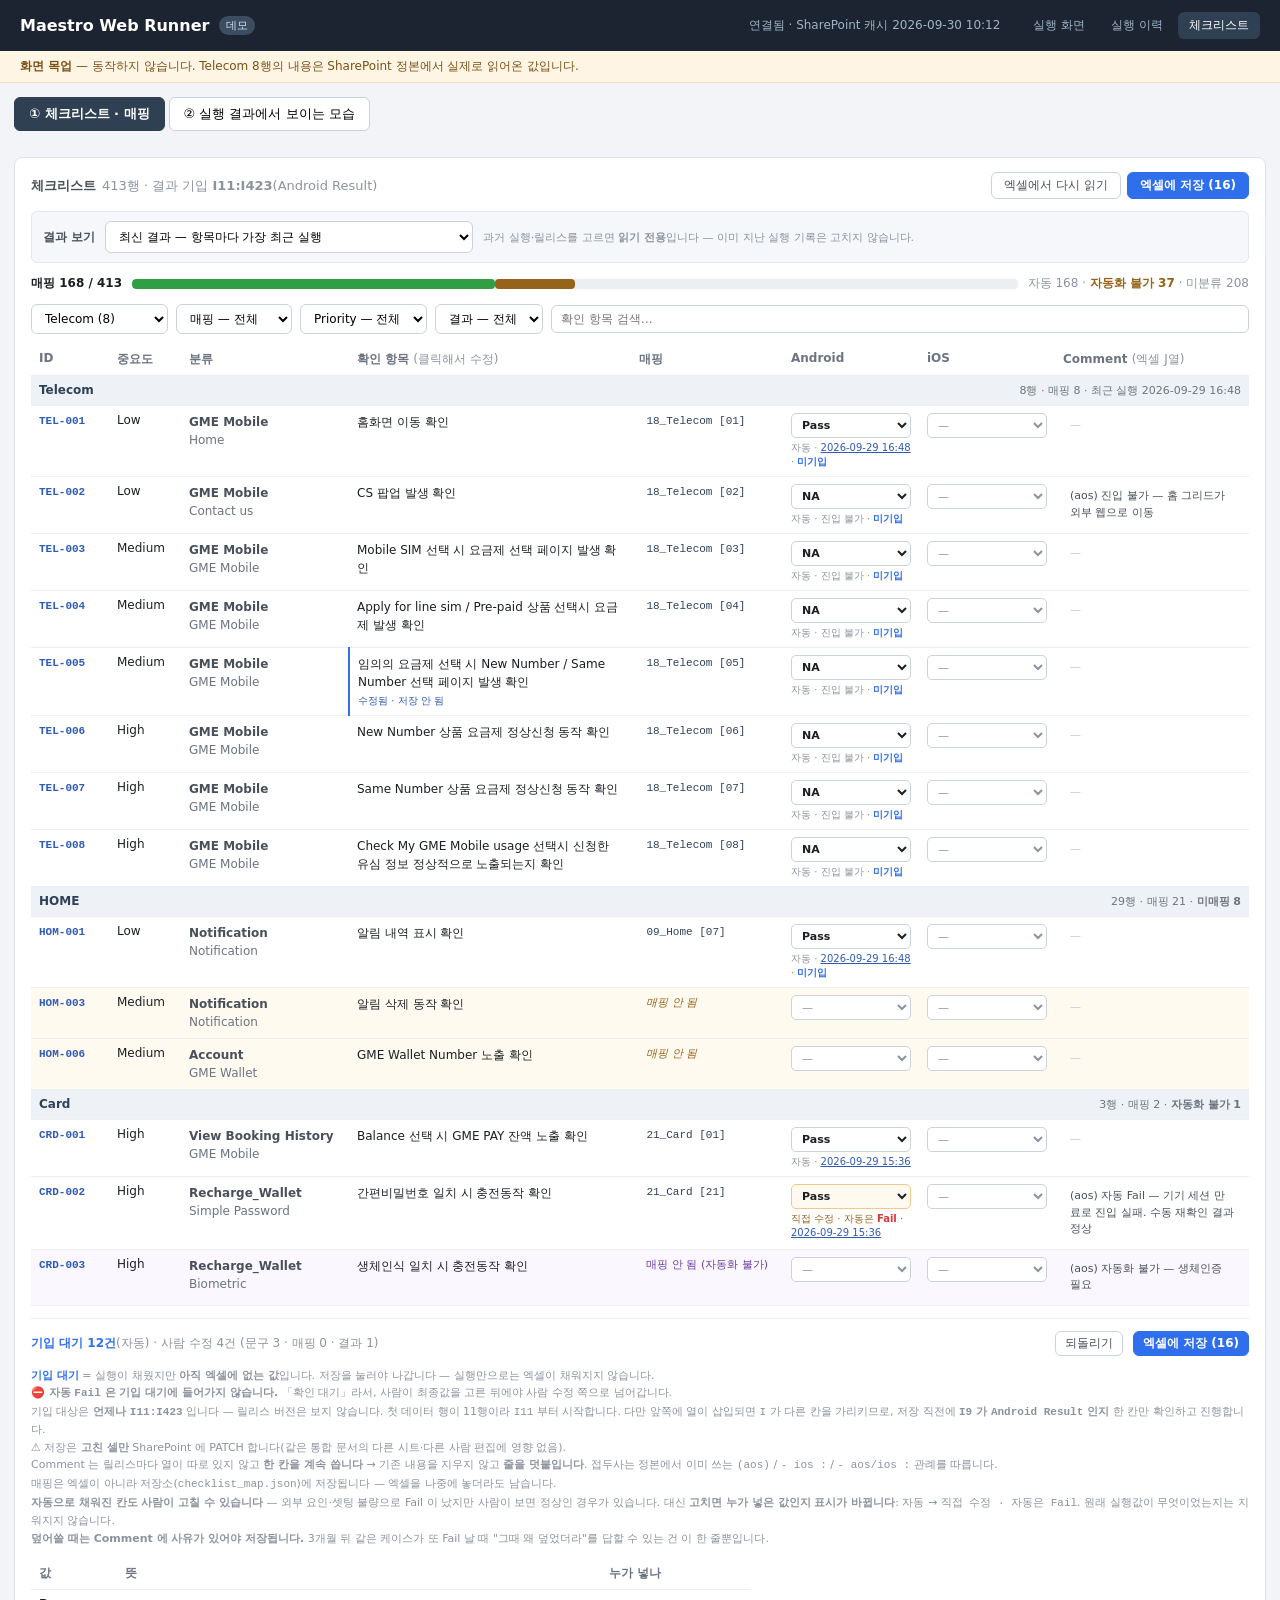
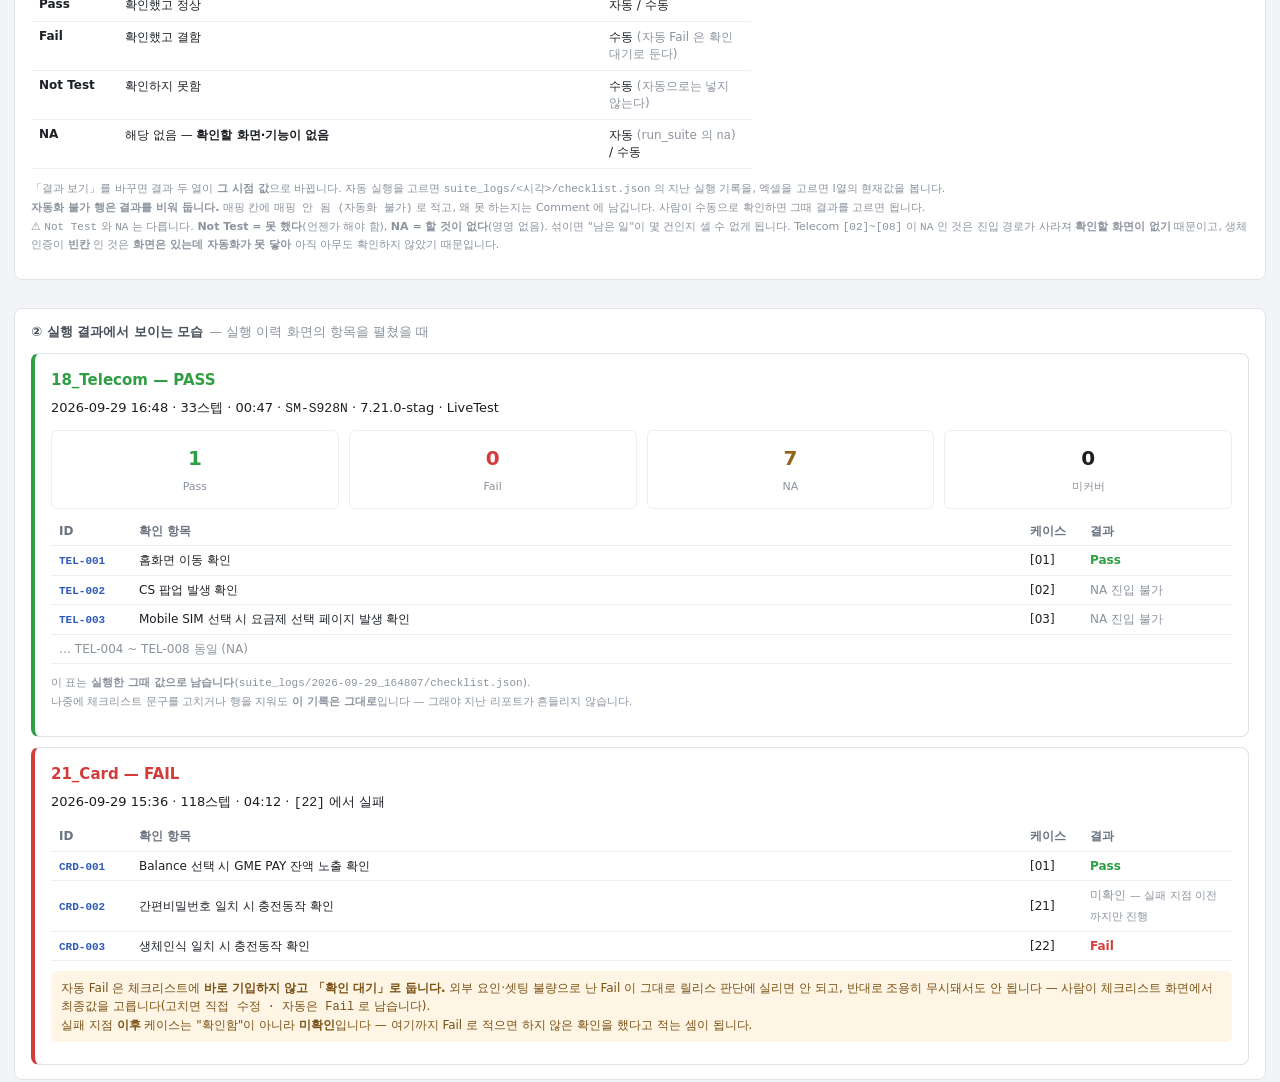
==== web-runner/static/checklist.mock.html @ 1f4f929b "docs: 자동화 불가 행 표기·결과 확정 - 매핑 칸에 "매핑 안 됨 (자동화 불가)" 로 적는다. 「매핑 안 됨」의 한 갈래로   보이게 두고, 왜 못 하는지는 Comment " ====
<!DOCTYPE html>
<html lang="ko">
<head>
  <meta charset="utf-8">
  <meta name="viewport" content="width=device-width, initial-scale=1">
  <title>체크리스트 — 화면 목업</title>
  <link rel="stylesheet" href="style.css">
  <style>
    /* 목업 전용. 확정되면 style.css 로 옮긴다. */
    main.wide { flex-direction: column; align-items: stretch; }

    .mockbar {
      background: #fff5e5; color: #7a5115; font-size: 12px;
      padding: 7px 20px; border-bottom: 1px solid #f0dfc0;
    }

    .tabs { display: flex; gap: 4px; margin-bottom: 12px; }
    .tabs button.on { background: #2f4053; border-color: #2f4053; color: #fff; font-weight: 600; }

    /* 매핑 진척 */
    .cov { display: flex; align-items: center; gap: 10px; font-size: 12px; }
    .cov .barwrap { flex: 1; margin: 0; height: 10px; }
    .cov .bar { background: #2f9e44; }
    .cov .bar.part { background: #96631a; }

    /* 결과 보기 — 지금 화면의 결과 칸이 '어느 실행 것'인지 정하는 단 하나의 셀렉트 */
    .basisrow {
      display: flex; align-items: center; gap: 10px; flex-wrap: wrap;
      padding: 9px 11px; margin-bottom: 12px;
      background: #f5f7fa; border: 1px solid #e3e8ee; border-radius: 6px;
    }
    .basisrow > label { font-size: 12px; color: #48505a; font-weight: 600; }
    .basisrow select { font-size: 12px; min-width: 330px; }
    .basisrow .muted { font-size: 11px; }

    .filters { display: flex; gap: 8px; flex-wrap: wrap; align-items: center; margin: 12px 0 10px; }
    .filters select, .filters input[type=search] {
      padding: 6px 9px; border: 1px solid #ccd2d9; border-radius: 6px;
      font-size: 12px; font-family: inherit; background: #fff;
    }
    .filters input[type=search] { flex: 1; min-width: 160px; }

    table.cl { width: 100%; border-collapse: collapse; }
    table.cl th, table.cl td {
      text-align: left; padding: 7px 8px; border-bottom: 1px solid #eceff2;
      font-size: 12px; vertical-align: top;
    }
    table.cl th { color: #6b7480; font-weight: 600; white-space: nowrap; }
    table.cl tr:hover td { background: #f7f9fc; }

    .c-id    { width: 78px; }
    .c-pri   { width: 72px; }
    .c-depth { width: 168px; }
    .c-map   { width: 150px; }
    .c-res   { width: 136px; }
    .c-cmt   { width: 194px; }

    .id { font-family: "Cascadia Mono", Consolas, monospace; font-size: 11px; color: #2f5bb7; font-weight: 600; }
    .depth { color: #6b7480; font-size: 11px; line-height: 1.5; }
    .depth b { color: #48505a; font-weight: 600; display: block; }

    .txt { line-height: 1.5; }
    .txt[contenteditable]:focus { outline: 2px solid #2f6feb; border-radius: 3px; background: #fff; }
    .edited { border-left: 2px solid #2f6feb; padding-left: 6px; }
    .edited::after {
      content: "수정됨 · 저장 안 됨"; display: block;
      font-size: 10px; color: #2f5bb7; margin-top: 2px;
    }

    /* 매핑은 한 줄 텍스트. 클릭하면 그 자리에서 고친다. */
    .map {
      font-family: "Cascadia Mono", Consolas, monospace; font-size: 11px;
      color: #2f4058; white-space: nowrap;
      padding: 3px 6px; border-radius: 4px; border: 1px solid transparent;
    }
    .map:hover { border-color: #ccd2d9; background: #fff; }
    .map:focus { outline: none; border-color: #2f6feb; background: #fff; }
    .map.none { color: #96631a; font-style: italic; font-family: inherit; }
    /* 저장할 때 -DumpJson 에 없는 이름이면 이렇게 표시한다 */
    .map.bad { color: #a02c2c; border-color: #e8b4b4; background: #fdeeee; }
    /* 자동화 불가 = 「매핑 안 됨」의 한 갈래. 사유는 Comment 에 적는다. */
    .map.none.manual { color: #6b3fa0; font-style: normal; }
    .unmapped td { background: #fffaf0; }

    /* 결과 수동 입력 — 엑셀에 실제로 쓰이는 값만 고를 수 있게 한다.
       (정본에 'pass' 소문자 5건과 확인 문구가 결과칸에 들어간 행이 섞여 있다) */
    .rsel {
      width: 100%; font-size: 11px; padding: 4px 6px;
      border: 1px solid #ccd2d9; border-radius: 5px; background: #fff;
      font-family: inherit; color: #8b939e;
    }
    .rsel.set { color: #1b1f24; font-weight: 600; }
    .rsel.over { border-color: #f0c98a; background: #fffaf0; }

    /* 출처 — 이 값이 실행에서 나온 건지 사람이 고친 건지. 셀렉트만 두면 이게 사라진다. */
    .prov { display: block; font-size: 10px; color: #8b939e; margin-top: 3px; line-height: 1.4; }
    .prov a { color: #2f5bb7; }
    .prov.over { color: #96631a; }
    /* 실행이 채웠지만 아직 엑셀에 안 나간 값 */
    .pend { color: #2f6feb; font-weight: 600; }
    .prov.over b { color: #d43c3c; }

    /* Comment — 엑셀 J열. 이미 "(aos)" / "- ios :" 접두사 관례가 쓰이고 있어 그대로 따른다. */
    .cmt {
      display: block; font-size: 11px; line-height: 1.5; color: #48505a;
      padding: 3px 6px; border-radius: 4px; border: 1px solid transparent; min-height: 22px;
    }
    .cmt:hover { border-color: #ccd2d9; background: #fff; }
    .cmt:focus { outline: none; border-color: #2f6feb; background: #fff; }
    .cmt:empty::before { content: "—"; color: #c3c9d1; }
    /* 자동값을 덮었는데 사유가 비어 있으면 저장을 막는다 */
    .cmt.need { border-color: #e8b4b4; background: #fdeeee; }
    .cmt.need:empty::before { content: "덮어쓴 사유를 적어야 저장됩니다"; color: #a02c2c; }
    .rsel:focus { outline: none; border-color: #2f6feb; }
    .manualrow td { background: #faf7ff; }
    .manualrow:hover td { background: #f4eeff; }
    .unmapped:hover td { background: #fff5e5; }

    .res { display: block; font-weight: 600; }
    .res .when { display: block; font-weight: normal; color: #8b939e; font-size: 10px; margin-top: 1px; }
    .res a { color: #2f5bb7; }
    .na { color: #8b939e; }

    .badge {
      display: inline-block; font-size: 10px; padding: 1px 6px; border-radius: 8px;
    }
    .badge.auto   { background: #eef4ff; color: #2f5bb7; }
    .badge.manual { background: #eceff2; color: #6b7480; }
    .badge.na     { background: #eceff2; color: #8b939e; }

    .areahead td {
      background: #eef1f5; font-weight: 700; font-size: 12px; color: #2f4058;
      border-bottom: 1px solid #dfe3e8;
    }
    .areahead .right { float: right; font-weight: normal; color: #6b7480; font-size: 11px; }

    .footbar {
      display: flex; align-items: center; gap: 10px;
      margin-top: 12px; padding-top: 12px; border-top: 1px solid #eceff2; font-size: 12px;
    }
    .note { font-size: 11px; color: #8b939e; line-height: 1.6; }
  </style>
</head>
<body>

<header class="topbar">
  <h1>Maestro Web Runner</h1>
  <span class="tag">데모</span>
  <span class="conn">연결됨 · SharePoint 캐시 2026-09-30 10:12</span>
  <nav class="topnav">
    <a href="/">실행 화면</a>
    <a href="/history.html">실행 이력</a>
    <a href="#" class="on">체크리스트</a>
  </nav>
</header>

<div class="mockbar">
  <strong>화면 목업</strong> — 동작하지 않습니다. Telecom 8행의 내용은 SharePoint 정본에서 실제로 읽어온 값입니다.
</div>

<main class="wide">

  <div class="tabs">
    <button class="on" type="button">① 체크리스트 · 매핑</button>
    <button type="button">② 실행 결과에서 보이는 모습</button>
  </div>

  <!-- ─────────── ① 체크리스트 · 매핑 ─────────── -->
  <section class="panel">
    <h2>체크리스트
      <span class="muted">413행 · 결과 기입 <b>I11:I423</b>(Android Result)</span>
      <span class="spacer"></span>
      <button class="ghost small" type="button">엑셀에서 다시 읽기</button>
      <button class="primary small" type="button">엑셀에 저장 (16)</button>
    </h2>

    <div class="basisrow">
      <label for="basis">결과 보기</label>
      <select id="basis">
        <optgroup label="자동 실행 (suite_logs)">
          <option selected>최신 결과 — 항목마다 가장 최근 실행</option>
          <option>2026-09-29 16:48 · 5항목 · SM-S928N · 7.21.0-stag</option>
          <option>2026-09-29 15:36 · 5항목 · SM-S928N · 7.21.0-stag</option>
          <option>2026-09-28 17:38 · 1항목 · SM-S928N · 7.21.0-stag</option>
          <option>2026-09-23 17:08 · 25항목 · SM-S911N · 7.20.0-stag</option>
        </optgroup>
        <optgroup label="엑셀">
          <option>엑셀 현재값 — I열에 지금 적혀 있는 것</option>
        </optgroup>
      </select>
      <span class="muted">과거 실행·릴리스를 고르면 <b>읽기 전용</b>입니다 — 이미 지난 실행 기록은 고치지 않습니다.</span>
    </div>

    <div class="cov">
      <span><b>매핑 168 / 413</b></span>
      <div class="barwrap">
        <div class="bar" style="width:41%; float:left"></div>
        <div class="bar part" style="width:9%; float:left"></div>
      </div>
      <span class="muted">자동 168 · <b style="color:#96631a">자동화 불가 37</b> · 미분류 208</span>
    </div>

    <div class="filters">
      <select><option>영역 — 전체 (28)</option><option selected>Telecom (8)</option><option>HOME (29)</option><option>MENU (106)</option></select>
      <select><option>매핑 — 전체</option><option>미매핑만</option><option>매핑됨만</option><option>자동화 불가만</option></select>
      <select><option>Priority — 전체</option><option>High</option><option>Medium</option><option>Low</option></select>
      <select><option>결과 — 전체</option><option>Pass</option><option>Fail</option><option>미실행</option></select>
      <input type="search" placeholder="확인 항목 검색…">
    </div>

    <table class="cl">
      <thead>
        <tr>
          <th class="c-id">ID</th>
          <th class="c-pri">중요도</th>
          <th class="c-depth">분류</th>
          <th>확인 항목 <span class="muted">(클릭해서 수정)</span></th>
          <th class="c-map">매핑</th>
          <th class="c-res">Android</th>
          <th class="c-res">iOS</th>
          <th class="c-cmt">Comment <span class="muted">(엑셀 J열)</span></th>
        </tr>
      </thead>
      <tbody>
        <tr class="areahead"><td colspan="8">Telecom <span class="right">8행 · 매핑 8 · 최근 실행 2026-09-29 16:48</span></td></tr>

        <tr>
          <td><span class="id">TEL-001</span></td>
          <td>Low</td>
          <td class="depth"><b>GME Mobile</b>Home</td>
          <td class="txt" contenteditable>홈화면 이동 확인</td>
          <td><span class="map" contenteditable>18_Telecom [01]</span></td>
          <td><select class="rsel set"><option>—</option><option selected>Pass</option><option>Fail</option><option>Not Test</option><option>NA</option></select>
              <span class="prov">자동 · <a href="#">2026-09-29 16:48</a> · <b class="pend">미기입</b></span></td>
          <td><select class="rsel"><option>—</option><option>Pass</option><option>Fail</option><option>Not Test</option><option>NA</option></select></td>
          <td><span class="cmt" contenteditable></span></td>
        </tr>

        <tr>
          <td><span class="id">TEL-002</span></td>
          <td>Low</td>
          <td class="depth"><b>GME Mobile</b>Contact us</td>
          <td class="txt" contenteditable>CS 팝업 발생 확인</td>
          <td><span class="map" contenteditable>18_Telecom [02]</span></td>
          <td><select class="rsel set"><option>—</option><option>Pass</option><option>Fail</option><option>Not Test</option><option selected>NA</option></select>
              <span class="prov">자동 · 진입 불가 · <b class="pend">미기입</b></span></td>
          <td><select class="rsel"><option>—</option><option>Pass</option><option>Fail</option><option>Not Test</option><option>NA</option></select></td>
          <td><span class="cmt" contenteditable>(aos) 진입 불가 — 홈 그리드가 외부 웹으로 이동</span></td>
        </tr>

        <tr>
          <td><span class="id">TEL-003</span></td>
          <td>Medium</td>
          <td class="depth"><b>GME Mobile</b>GME Mobile</td>
          <td class="txt" contenteditable>Mobile SIM 선택 시 요금제 선택 페이지 발생 확인</td>
          <td><span class="map" contenteditable>18_Telecom [03]</span></td>
          <td><select class="rsel set"><option>—</option><option>Pass</option><option>Fail</option><option>Not Test</option><option selected>NA</option></select>
              <span class="prov">자동 · 진입 불가 · <b class="pend">미기입</b></span></td>
          <td><select class="rsel"><option>—</option><option>Pass</option><option>Fail</option><option>Not Test</option><option>NA</option></select></td>
          <td><span class="cmt" contenteditable></span></td>
        </tr>

        <tr>
          <td><span class="id">TEL-004</span></td>
          <td>Medium</td>
          <td class="depth"><b>GME Mobile</b>GME Mobile</td>
          <td class="txt" contenteditable>Apply for line sim / Pre-paid 상품 선택시 요금제 발생 확인</td>
          <td><span class="map" contenteditable>18_Telecom [04]</span></td>
          <td><select class="rsel set"><option>—</option><option>Pass</option><option>Fail</option><option>Not Test</option><option selected>NA</option></select>
              <span class="prov">자동 · 진입 불가 · <b class="pend">미기입</b></span></td>
          <td><select class="rsel"><option>—</option><option>Pass</option><option>Fail</option><option>Not Test</option><option>NA</option></select></td>
          <td><span class="cmt" contenteditable></span></td>
        </tr>

        <tr>
          <td><span class="id">TEL-005</span></td>
          <td>Medium</td>
          <td class="depth"><b>GME Mobile</b>GME Mobile</td>
          <td class="txt edited" contenteditable>임의의 요금제 선택 시 New Number / Same Number 선택 페이지 발생 확인</td>
          <td><span class="map" contenteditable>18_Telecom [05]</span></td>
          <td><select class="rsel set"><option>—</option><option>Pass</option><option>Fail</option><option>Not Test</option><option selected>NA</option></select>
              <span class="prov">자동 · 진입 불가 · <b class="pend">미기입</b></span></td>
          <td><select class="rsel"><option>—</option><option>Pass</option><option>Fail</option><option>Not Test</option><option>NA</option></select></td>
          <td><span class="cmt" contenteditable></span></td>
        </tr>

        <tr>
          <td><span class="id">TEL-006</span></td>
          <td>High</td>
          <td class="depth"><b>GME Mobile</b>GME Mobile</td>
          <td class="txt" contenteditable>New Number 상품 요금제 정상신청 동작 확인</td>
          <td><span class="map" contenteditable>18_Telecom [06]</span></td>
          <td><select class="rsel set"><option>—</option><option>Pass</option><option>Fail</option><option>Not Test</option><option selected>NA</option></select>
              <span class="prov">자동 · 진입 불가 · <b class="pend">미기입</b></span></td>
          <td><select class="rsel"><option>—</option><option>Pass</option><option>Fail</option><option>Not Test</option><option>NA</option></select></td>
          <td><span class="cmt" contenteditable></span></td>
        </tr>

        <tr>
          <td><span class="id">TEL-007</span></td>
          <td>High</td>
          <td class="depth"><b>GME Mobile</b>GME Mobile</td>
          <td class="txt" contenteditable>Same Number 상품 요금제 정상신청 동작 확인</td>
          <td><span class="map" contenteditable>18_Telecom [07]</span></td>
          <td><select class="rsel set"><option>—</option><option>Pass</option><option>Fail</option><option>Not Test</option><option selected>NA</option></select>
              <span class="prov">자동 · 진입 불가 · <b class="pend">미기입</b></span></td>
          <td><select class="rsel"><option>—</option><option>Pass</option><option>Fail</option><option>Not Test</option><option>NA</option></select></td>
          <td><span class="cmt" contenteditable></span></td>
        </tr>

        <tr>
          <td><span class="id">TEL-008</span></td>
          <td>High</td>
          <td class="depth"><b>GME Mobile</b>GME Mobile</td>
          <td class="txt" contenteditable>Check My GME Mobile usage 선택시 신청한 유심 정보 정상적으로 노출되는지 확인</td>
          <td><span class="map" contenteditable>18_Telecom [08]</span></td>
          <td><select class="rsel set"><option>—</option><option>Pass</option><option>Fail</option><option>Not Test</option><option selected>NA</option></select>
              <span class="prov">자동 · 진입 불가 · <b class="pend">미기입</b></span></td>
          <td><select class="rsel"><option>—</option><option>Pass</option><option>Fail</option><option>Not Test</option><option>NA</option></select></td>
          <td><span class="cmt" contenteditable></span></td>
        </tr>

        <tr class="areahead"><td colspan="8">HOME <span class="right">29행 · 매핑 21 · <b>미매핑 8</b></span></td></tr>

        <tr>
          <td><span class="id">HOM-001</span></td>
          <td>Low</td>
          <td class="depth"><b>Notification</b>Notification</td>
          <td class="txt" contenteditable>알림 내역 표시 확인</td>
          <td><span class="map" contenteditable>09_Home [07]</span></td>
          <td><select class="rsel set"><option>—</option><option selected>Pass</option><option>Fail</option><option>Not Test</option><option>NA</option></select>
              <span class="prov">자동 · <a href="#">2026-09-29 16:48</a> · <b class="pend">미기입</b></span></td>
          <td><select class="rsel"><option>—</option><option>Pass</option><option>Fail</option><option>Not Test</option><option>NA</option></select></td>
          <td><span class="cmt" contenteditable></span></td>
        </tr>

        <tr class="unmapped">
          <td><span class="id">HOM-003</span></td>
          <td>Medium</td>
          <td class="depth"><b>Notification</b>Notification</td>
          <td class="txt" contenteditable>알림 삭제 동작 확인</td>
          <td><span class="map none" contenteditable>매핑 안 됨</span></td>
          <td><select class="rsel"><option>—</option><option>Pass</option><option>Fail</option><option>Not Test</option><option>NA</option></select></td>
          <td><select class="rsel"><option>—</option><option>Pass</option><option>Fail</option><option>Not Test</option><option>NA</option></select></td>
          <td><span class="cmt" contenteditable></span></td>
        </tr>

        <tr class="unmapped">
          <td><span class="id">HOM-006</span></td>
          <td>Medium</td>
          <td class="depth"><b>Account</b>GME Wallet</td>
          <td class="txt" contenteditable>GME Wallet Number 노출 확인</td>
          <td><span class="map none" contenteditable>매핑 안 됨</span></td>
          <td><select class="rsel"><option>—</option><option>Pass</option><option>Fail</option><option>Not Test</option><option>NA</option></select></td>
          <td><select class="rsel"><option>—</option><option>Pass</option><option>Fail</option><option>Not Test</option><option>NA</option></select></td>
          <td><span class="cmt" contenteditable></span></td>
        </tr>

        <tr class="areahead"><td colspan="8">Card <span class="right">3행 · 매핑 2 · <b>자동화 불가 1</b></span></td></tr>

        <tr>
          <td><span class="id">CRD-001</span></td>
          <td>High</td>
          <td class="depth"><b>View Booking History</b>GME Mobile</td>
          <td class="txt" contenteditable>Balance 선택 시 GME PAY 잔액 노출 확인</td>
          <td><span class="map" contenteditable>21_Card [01]</span></td>
          <td><select class="rsel set"><option>—</option><option selected>Pass</option><option>Fail</option><option>Not Test</option><option>NA</option></select>
              <span class="prov">자동 · <a href="#">2026-09-29 15:36</a></span></td>
          <td><select class="rsel"><option>—</option><option>Pass</option><option>Fail</option><option>Not Test</option><option>NA</option></select></td>
          <td><span class="cmt" contenteditable></span></td>
        </tr>

        <tr>
          <td><span class="id">CRD-002</span></td>
          <td>High</td>
          <td class="depth"><b>Recharge_Wallet</b>Simple Password</td>
          <td class="txt" contenteditable>간편비밀번호 일치 시 충전동작 확인</td>
          <td><span class="map" contenteditable>21_Card [21]</span></td>
          <td><select class="rsel set over"><option>—</option><option selected>Pass</option><option>Fail</option><option>Not Test</option><option>NA</option></select>
              <span class="prov over">직접 수정 · 자동은 <b>Fail</b> · <a href="#">2026-09-29 15:36</a></span></td>
          <td><select class="rsel"><option>—</option><option>Pass</option><option>Fail</option><option>Not Test</option><option>NA</option></select></td>
          <td><span class="cmt" contenteditable>(aos) 자동 Fail — 기기 세션 만료로 진입 실패. 수동 재확인 결과 정상</span></td>
        </tr>

        <tr class="manualrow">
          <td><span class="id">CRD-003</span></td>
          <td>High</td>
          <td class="depth"><b>Recharge_Wallet</b>Biometric</td>
          <td class="txt" contenteditable>생체인식 일치 시 충전동작 확인</td>
          <td><span class="map none manual" contenteditable>매핑 안 됨 (자동화 불가)</span></td>
          <td><select class="rsel"><option selected>—</option><option>Pass</option><option>Fail</option><option>Not Test</option><option>NA</option></select></td>
          <td><select class="rsel"><option>—</option><option>Pass</option><option>Fail</option><option>Not Test</option><option>NA</option></select></td>
          <td><span class="cmt" contenteditable>(aos) 자동화 불가 — 생체인증 필요</span></td>
        </tr>
      </tbody>
    </table>

    <div class="footbar">
      <span class="muted"><b class="pend">기입 대기 12건</b>(자동) · 사람 수정 4건<span class="muted"> (문구 3 · 매핑 0 · 결과 1)</span></span>
      <span class="spacer"></span>
      <button class="ghost small" type="button">되돌리기</button>
      <button class="primary small" type="button">엑셀에 저장 (16)</button>
    </div>

    <p class="note">
      <b class="pend">기입 대기</b> = 실행이 채웠지만 <b>아직 엑셀에 없는 값</b>입니다.
      저장을 눌러야 나갑니다 — 실행만으로는 엑셀이 채워지지 않습니다.<br>
      ⛔ <b>자동 <code>Fail</code> 은 기입 대기에 들어가지 않습니다.</b> 「확인 대기」라서,
      사람이 최종값을 고른 뒤에야 사람 수정 쪽으로 넘어갑니다.<br>
      기입 대상은 <b>언제나 <code>I11:I423</code></b> 입니다 — 릴리스 버전은 보지 않습니다.
      첫 데이터 행이 11행이라 <code>I11</code> 부터 시작합니다.
      다만 앞쪽에 열이 삽입되면 <code>I</code> 가 다른 칸을 가리키므로,
      저장 직전에 <b><code>I9</code> 가 <code>Android Result</code> 인지</b> 한 칸만 확인하고 진행합니다.<br>
      ⚠️ 저장은 <b>고친 셀만</b> SharePoint 에 PATCH 합니다(같은 통합 문서의 다른 시트·다른 사람 편집에 영향 없음).<br>
      Comment 는 릴리스마다 열이 따로 있지 않고 <b>한 칸을 계속 씁니다</b> → 기존 내용을 지우지 않고 <b>줄을 덧붙입니다</b>.
      접두사는 정본에서 이미 쓰는 <code>(aos)</code> / <code>- ios :</code> / <code>- aos/ios :</code> 관례를 따릅니다.<br>
      매핑은 엑셀이 아니라 저장소(<code>checklist_map.json</code>)에 저장됩니다 — 엑셀을 나중에 놓더라도 남습니다.<br>
      <b>자동으로 채워진 칸도 사람이 고칠 수 있습니다</b> — 외부 요인·셋팅 불량으로 Fail 이 났지만
      사람이 보면 정상인 경우가 있습니다. 대신 <b>고치면 누가 넣은 값인지 표시가 바뀝니다</b>:
      <code>자동</code> → <code>직접 수정 · 자동은 Fail</code>. 원래 실행값이 무엇이었는지는 지워지지 않습니다.<br>
      <b>덮어쓸 때는 Comment 에 사유가 있어야 저장됩니다.</b> 3개월 뒤 같은 케이스가 또 Fail 날 때
      "그때 왜 덮었더라"를 답할 수 있는 건 이 한 줄뿐입니다.
    </p>
    <table class="cl" style="max-width:720px; margin-top:4px">
      <thead><tr><th style="width:86px">값</th><th>뜻</th><th style="width:150px">누가 넣나</th></tr></thead>
      <tbody>
        <tr><td><b>Pass</b></td><td>확인했고 정상</td><td>자동 / 수동</td></tr>
        <tr><td><b>Fail</b></td><td>확인했고 결함</td><td>수동 <span class="muted">(자동 Fail 은 확인 대기로 둔다)</span></td></tr>
        <tr><td><b>Not Test</b></td><td>확인하지 못함</td><td>수동 <span class="muted">(자동으로는 넣지 않는다)</span></td></tr>
        <tr><td><b>NA</b></td><td>해당 없음 — <b>확인할 화면·기능이 없음</b></td><td>자동 <span class="muted">(run_suite 의 <code>na</code>)</span> / 수동</td></tr>
      </tbody>
    </table>
    <p class="note">
      「결과 보기」를 바꾸면 결과 두 열이 <b>그 시점 값</b>으로 바뀝니다. 자동 실행을 고르면
      <code>suite_logs/&lt;시각&gt;/checklist.json</code> 의 지난 실행 기록을, 엑셀을 고르면 I열의 현재값을 봅니다.<br>
      <b>자동화 불가 행은 결과를 비워 둡니다.</b> 매핑 칸에 <code>매핑 안 됨 (자동화 불가)</code> 로 적고,
      왜 못 하는지는 Comment 에 남깁니다. 사람이 수동으로 확인하면 그때 결과를 고르면 됩니다.<br>
      ⚠️ <code>Not Test</code> 와 <code>NA</code> 는 다릅니다. <b>Not Test = 못 했다</b>(언젠가 해야 함),
      <b>NA = 할 것이 없다</b>(영영 없음). 섞이면 "남은 일"이 몇 건인지 셀 수 없게 됩니다.
      Telecom <code>[02]~[08]</code> 이 <code>NA</code> 인 것은 진입 경로가 사라져 <b>확인할 화면이 없기</b> 때문이고,
      생체인증이 <b>빈칸</b> 인 것은 <b>화면은 있는데 자동화가 못 닿아</b> 아직 아무도 확인하지 않았기 때문입니다.
    </p>
  </section>

  <!-- ─────────── ② 실행 결과에서 보이는 모습 ─────────── -->
  <section class="panel" style="margin-top:14px">
    <h2>② 실행 결과에서 보이는 모습 <span class="muted">— 실행 이력 화면의 항목을 펼쳤을 때</span></h2>

    <section class="panel summary pass" style="margin:0">
      <div class="headline">18_Telecom — PASS</div>
      <div>2026-09-29 16:48 · 33스텝 · 00:47 · <code>SM-S928N</code> · 7.21.0-stag · LiveTest</div>

      <div class="stats" style="margin-top:10px">
        <div class="stat pass"><b>1</b><span>Pass</span></div>
        <div class="stat fail"><b>0</b><span>Fail</span></div>
        <div class="stat skip"><b>7</b><span>NA</span></div>
        <div class="stat"><b>0</b><span>미커버</span></div>
      </div>

      <table>
        <thead><tr><th style="width:80px">ID</th><th>확인 항목</th><th style="width:60px">케이스</th><th style="width:150px">결과</th></tr></thead>
        <tbody>
          <tr><td><span class="id">TEL-001</span></td><td>홈화면 이동 확인</td><td>[01]</td>
              <td class="st-PASS">Pass</td></tr>
          <tr><td><span class="id">TEL-002</span></td><td>CS 팝업 발생 확인</td><td>[02]</td>
              <td class="na">NA <span class="muted">진입 불가</span></td></tr>
          <tr><td><span class="id">TEL-003</span></td><td>Mobile SIM 선택 시 요금제 선택 페이지 발생 확인</td><td>[03]</td>
              <td class="na">NA <span class="muted">진입 불가</span></td></tr>
          <tr><td colspan="4" class="muted">… TEL-004 ~ TEL-008 동일 (NA)</td></tr>
        </tbody>
      </table>

      <p class="note" style="margin-top:10px">
        이 표는 <b>실행한 그때 값으로 남습니다</b>(<code>suite_logs/2026-09-29_164807/checklist.json</code>).<br>
        나중에 체크리스트 문구를 고치거나 행을 지워도 <b>이 기록은 그대로</b>입니다 — 그래야 지난 리포트가 흔들리지 않습니다.
      </p>
    </section>

    <section class="panel summary fail" style="margin-top:10px">
      <div class="headline">21_Card — FAIL</div>
      <div>2026-09-29 15:36 · 118스텝 · 04:12 · <code>[22]</code> 에서 실패</div>

      <table>
        <thead><tr><th style="width:80px">ID</th><th>확인 항목</th><th style="width:60px">케이스</th><th style="width:150px">결과</th></tr></thead>
        <tbody>
          <tr><td><span class="id">CRD-001</span></td><td>Balance 선택 시 GME PAY 잔액 노출 확인</td><td>[01]</td>
              <td class="st-PASS">Pass</td></tr>
          <tr><td><span class="id">CRD-002</span></td><td>간편비밀번호 일치 시 충전동작 확인</td><td>[21]</td>
              <td class="muted">미확인 <span style="font-size:11px">— 실패 지점 이전까지만 진행</span></td></tr>
          <tr><td><span class="id">CRD-003</span></td><td>생체인식 일치 시 충전동작 확인</td><td>[22]</td>
              <td class="st-FAIL">Fail</td></tr>
        </tbody>
      </table>

      <p class="warn" style="margin-top:10px">
        자동 Fail 은 체크리스트에 <b>바로 기입하지 않고 「확인 대기」로 둡니다.</b>
        외부 요인·셋팅 불량으로 난 Fail 이 그대로 릴리스 판단에 실리면 안 되고, 반대로 조용히 무시돼서도 안 됩니다
        — 사람이 체크리스트 화면에서 최종값을 고릅니다(고치면 <code>직접 수정 · 자동은 Fail</code> 로 남습니다).<br>
        실패 지점 <b>이후</b> 케이스는 "확인함"이 아니라 <b>미확인</b>입니다 — 여기까지 Fail 로 적으면 하지 않은 확인을 했다고 적는 셈이 됩니다.
      </p>
    </section>
  </section>

</main>
</body>
</html>
---- web-runner/static/style.css ----
* { box-sizing: border-box; }

body {
  margin: 0;
  font-family: "Malgun Gothic", "Segoe UI", system-ui, sans-serif;
  font-size: 14px;
  color: #1b1f24;
  background: #f2f4f7;
  /* 최소 한 화면은 채우되, 내용이 많아지면 **창 전체가 스크롤한다**(2026-09-28 사용자 지시).
     로그를 펼칠 때 오른쪽 칸을 안에서 스크롤시키면 진행 상황 목록이 눌려 작아진다 —
     그래서 각 칸을 내용 크기 그대로 두고 넘치는 만큼 창이 스크롤하게 한다. */
  min-height: 100vh;
  display: flex;
  flex-direction: column;
}

.topbar {
  display: flex;
  align-items: center;
  gap: 10px;
  padding: 12px 20px;
  background: #1b2430;
  color: #fff;
}
.topbar h1 { font-size: 16px; margin: 0; font-weight: 600; }
.tag {
  font-size: 11px; padding: 2px 7px; border-radius: 10px;
  background: #3d4d61; color: #cfe0f5;
}
.conn { margin-left: auto; font-size: 12px; color: #9fb3c8; }
.conn.bad { color: #ff9d9d; }

.topnav { margin-left: 12px; display: flex; gap: 4px; }
.topnav a {
  font-size: 12px; color: #9fb3c8; text-decoration: none;
  padding: 5px 11px; border-radius: 6px;
}
.topnav a:hover { background: #2a3645; color: #fff; }
.topnav a.on { background: #2f4053; color: #fff; }

/* 이력 페이지 */
main.wide { flex-direction: column; height: auto; align-items: stretch; }

.stats { display: flex; gap: 10px; flex-wrap: wrap; }
.stat {
  flex: 1; min-width: 92px; padding: 10px 12px;
  border: 1px solid #eceff2; border-radius: 6px; text-align: center;
}
.stat b { display: block; font-size: 20px; }
.stat span { font-size: 11px; color: #8b939e; }
.stat.pass b { color: #2f9e44; }
.stat.fail b { color: #d43c3c; }
.stat.skip b { color: #96631a; }

table.grid { width: 100%; border-collapse: collapse; }
table.grid th, table.grid td {
  text-align: left; padding: 5px 8px; border-bottom: 1px solid #eceff2; font-size: 12px;
}
table.grid th { color: #6b7480; font-weight: 600; }
.st-PASS { color: #2f9e44; font-weight: 600; }
.st-FAIL { color: #d43c3c; font-weight: 600; }
.st-SKIP { color: #96631a; font-weight: 600; }

.run { border: 1px solid #eceff2; border-radius: 6px; margin-bottom: 6px; }
.run.bad { border-left: 3px solid #d43c3c; }
.run.ok { border-left: 3px solid #2f9e44; }
.run > summary {
  display: flex; align-items: center; gap: 10px; flex-wrap: wrap;
  padding: 9px 12px; cursor: pointer; font-size: 12px;
}
.run > summary::-webkit-details-marker { display: none; }
.run > table { margin: 0 12px 12px; width: calc(100% - 24px); }

/* 실행 일시 / 기기 / 환경 / 결과 4열 */
.run.head {
  display: flex; gap: 10px; padding: 6px 12px; border: none;
  font-size: 11px; color: #6b7480; font-weight: 600;
}
.run .c-when { flex: 0 0 140px; }
.run .c-dev { flex: 0 0 160px; }
.run .c-env { flex: 1; min-width: 120px; }
.run .c-res { flex: 0 0 190px; }
.run > summary > span { display: flex; flex-direction: column; gap: 1px; }
.run > summary > .c-env,
.run > summary > .c-res {
  flex-direction: row; align-items: center; gap: 4px; flex-wrap: wrap;
}
.run > summary b { font-size: 13px; }
.run > summary .muted { font-size: 11px; }

/* 로그 모달 */
.modal {
  position: fixed; inset: 0; background: rgba(16, 21, 28, .55);
  display: flex; align-items: center; justify-content: center; padding: 30px; z-index: 10;
}
.modal-box {
  background: #fff; border-radius: 8px; width: min(980px, 100%);
  max-height: 100%; display: flex; flex-direction: column; overflow: hidden;
}
.modal-box > header {
  display: flex; align-items: center; gap: 10px;
  padding: 10px 14px; border-bottom: 1px solid #eceff2; font-size: 13px; font-weight: 600;
}
.modal-box .log { margin: 0; max-height: none; flex: 1; border-radius: 0; }

main {
  display: flex;
  gap: 14px;
  padding: 14px;
  /* ⚠️ stretch 면 한쪽 칸이 길어질 때 반대쪽도 같이 늘어난다 → 왼쪽 목록 크기가 흔들린다. */
  align-items: flex-start;
  flex: 1;
  min-height: 0;
}
.col { display: flex; flex-direction: column; gap: 14px; min-width: 0; }
.col-left { flex: 0 0 420px; }
.col-right { flex: 1; }

.panel {
  background: #fff;
  border: 1px solid #dfe3e8;
  border-radius: 8px;
  padding: 14px 16px;
}
.panel.grow { flex: 1; min-height: 0; display: flex; flex-direction: column; }
.panel h2 {
  display: flex; align-items: center; gap: 6px; flex-wrap: wrap;
  font-size: 13px; margin: 0 0 12px; color: #48505a; font-weight: 600;
}
.spacer { flex: 1; }

.field { margin-bottom: 14px; }
.field:last-child { margin-bottom: 0; }
.field > label {
  display: block; font-size: 12px; color: #6b7480; margin-bottom: 6px;
}
.row { display: flex; gap: 8px; }
.row select { flex: 1; }

select {
  padding: 7px 9px; border: 1px solid #ccd2d9; border-radius: 6px;
  background: #fff; font-size: 13px; font-family: inherit;
}

.choices { display: flex; gap: 8px; flex-wrap: wrap; }
.choice {
  display: flex; align-items: center; gap: 6px;
  padding: 7px 11px; border: 1px solid #ccd2d9; border-radius: 6px;
  cursor: pointer; background: #fff;
}
.choice:has(input:checked) { border-color: #2f6feb; background: #eef4ff; }
.choice.disabled { opacity: .5; cursor: not-allowed; }
.choice.live:has(input:checked) { border-color: #d43c3c; background: #fdeeee; }

button {
  padding: 7px 14px; border-radius: 6px; font-size: 13px;
  font-family: inherit; cursor: pointer; border: 1px solid #ccd2d9; background: #fff;
}
button:disabled { opacity: .5; cursor: not-allowed; }
button.primary {
  background: #2f6feb; border-color: #2f6feb; color: #fff; font-weight: 600;
  padding: 9px 22px;
}
button.primary.live { background: #d43c3c; border-color: #d43c3c; }
button.ghost { color: #48505a; }
button.danger { color: #d43c3c; border-color: #e8b4b4; font-weight: 600; padding: 9px 18px; }
button.danger:hover:not(:disabled) { background: #fdeeee; }
button.small { padding: 3px 9px; font-size: 12px; }
.panel h2 button.small { padding: 4px 12px; }   /* 헤더 안에서는 조금 더 누르기 좋게 */

.warn {
  margin: 8px 0 0; padding: 8px 10px; border-radius: 6px;
  background: #fdeeee; color: #a02c2c; font-size: 12px; line-height: 1.5;
}
.hidden { display: none; }
.muted { color: #8b939e; font-weight: normal; }

/* 테스트 목록 — 창 높이에 비례한 크기로 **고정**하고 스스로 스크롤한다.
   px 로 박으면 낮은 창에서 잘리고(2026-09-28 실제로 잘렸다), `flex: 1` 로 두면
   오른쪽 칸 길이에 끌려가 로그를 펼칠 때마다 크기가 바뀐다. */
.testlist {
  overflow-y: auto; flex: none;
  height: 52vh; min-height: 220px;
  margin: -4px -4px 0; padding: 4px;
}
.group { margin-bottom: 14px; }
.group-head {
  display: flex; align-items: baseline; gap: 8px;
  padding: 5px 6px; background: #eef1f5; border-radius: 5px; margin-bottom: 4px;
}
.group-head .g { font-weight: 700; font-size: 12px; color: #2f4058; }
.group-head .desc { font-size: 11px; color: #6b7480; }
.group-head input { margin-right: 2px; }

.test {
  display: flex; align-items: flex-start; gap: 8px;
  padding: 5px 6px; border-radius: 5px; cursor: pointer;
}
.test:hover { background: #f5f7fa; }
.test input { margin-top: 2px; }
.test .body { min-width: 0; flex: 1; }
.test .name { display: block; font-size: 13px; }
.test .meta { display: block; font-size: 11px; color: #8b939e; margin-top: 1px; }
.pill {
  display: inline-block; font-size: 10px; padding: 1px 6px;
  border-radius: 8px; margin-left: 4px; vertical-align: 1px;
}
.pill.money { background: #fdeeee; color: #a02c2c; }
.pill.balance { background: #fff5e5; color: #96631a; }
.pill.fixture { background: #eef4ff; color: #2f5bb7; }

/* 선택 안내 — 제목 줄에 같이 두면 버튼이 밀려 줄바꿈된다 → 바로 아랫줄에 둔다 */
.selinfo { font-size: 12px; color: #8b939e; margin: -6px 0 9px; }

/* 요약 */
.summary { font-size: 13px; line-height: 1.7; }
.summary.pass { border-left: 4px solid #2f9e44; }
.summary.fail { border-left: 4px solid #d43c3c; }
.summary.stopped { border-left: 4px solid #96631a; }
.summary .headline { font-size: 15px; font-weight: 700; margin-bottom: 4px; }
.summary.pass .headline { color: #2f9e44; }
.summary.fail .headline { color: #d43c3c; }
.summary.stopped .headline { color: #96631a; }
.summary .warn { background: #fff5e5; color: #7a5115; margin: 6px 0 8px; }
.summary table { border-collapse: collapse; margin-top: 8px; width: 100%; }
.summary th, .summary td {
  text-align: left; padding: 4px 8px; border-bottom: 1px solid #eceff2; font-size: 12px;
}
.summary th { color: #6b7480; font-weight: 600; }
.summary .st-PASS { color: #2f9e44; font-weight: 600; }
.summary .st-FAIL { color: #d43c3c; font-weight: 600; }
.summary .st-SKIP { color: #96631a; font-weight: 600; }

/* 진행 상황 */
.progpanel { min-height: 0; }

.barwrap {
  height: 8px; background: #eceff2; border-radius: 4px; overflow: hidden; margin-bottom: 14px;
}
.bar {
  height: 100%; width: 0; background: #2f6feb; border-radius: 4px;
  transition: width .4s ease;
}
.bar.fail { background: #d43c3c; }
.bar.done { background: #2f9e44; }
.bar.stopped { background: #96631a; }

/* 진행 상황 목록은 **항목 수만큼 그대로 보여준다** — 안에서 스크롤시키면 로그를 펼쳤을 때
   눌려서 작아진다. 넘치는 만큼은 창이 스크롤한다. */
.proglist { flex: none; }
.prog {
  display: flex; align-items: flex-start; gap: 10px;
  padding: 9px 10px; border-radius: 6px; border: 1px solid #eceff2; margin-bottom: 6px;
}
.prog.running { border-color: #2f6feb; background: #f7faff; }
.prog .chip {
  flex: none; min-width: 60px; text-align: center; font-size: 11px; font-weight: 600;
  padding: 3px 0; border-radius: 10px; background: #eceff2; color: #6b7480;
}
.prog.running .chip { background: #e5efff; color: #2f6feb; }
.prog .chip.PASS { background: #e6f5ea; color: #2f9e44; }
.prog .chip.FAIL { background: #fdeeee; color: #d43c3c; }
.prog .chip.SKIP { background: #fff5e5; color: #96631a; }
.prog .body { min-width: 0; flex: 1; }
.prog .name { display: block; font-size: 13px; font-weight: 600; }
.prog .now {
  display: block; font-size: 11px; color: #6b7480; margin-top: 2px;
  overflow: hidden; text-overflow: ellipsis; white-space: nowrap;
}
.prog .now.recover { color: #96631a; }
.prog .num { flex: none; font-size: 11px; color: #8b939e; text-align: right; min-width: 74px; }

/* 로그 — 기본은 접어 둔다 */
.logbox { margin-top: 10px; border-top: 1px solid #eceff2; padding-top: 8px; }
.logbox summary { font-size: 12px; color: #6b7480; cursor: pointer; }
.logbox[open] summary { margin-bottom: 8px; }
.log {
  /* 창이 스크롤하므로 로그를 넉넉히 보여줘도 다른 영역을 밀지 않는다 */
  margin: 0; max-height: 60vh; overflow-y: auto; white-space: pre-wrap; word-break: break-all;
  background: #10151c; color: #cfd8e3; border-radius: 6px; padding: 10px 12px;
  font-family: "Cascadia Mono", Consolas, monospace; font-size: 12px; line-height: 1.55;
}
.log .l-pass { color: #6ee787; }
.log .l-fail { color: #ff8787; }
.log .l-warn { color: #ffd479; }
.log .l-head { color: #79c0ff; }

/* 창이 좁으면 위아래로 쌓는다 */
@media (max-width: 900px) {
  main { flex-direction: column; height: auto; align-items: stretch; }
  .col-left { flex: none; }
  .testlist { height: 340px; }

  /* 좁은 화면에서는 **실행 버튼이 테스트 목록 위**에 온다 — 목록이 길어 버튼까지 스크롤해야 하는 걸 막는다.
     두 칸(.col)을 `display: contents` 로 없애야 양쪽 패널이 같은 흐름에 놓여 순서를 바꿀 수 있다. */
  .col { display: contents; }
  .envpanel  { order: 1; }
  .col-left > .panel.grow { order: 2; }   /* 테스트 선택(실행 버튼이 이 헤더에 있다) */
  .summary   { order: 3; }
  .progpanel { order: 4; }
}
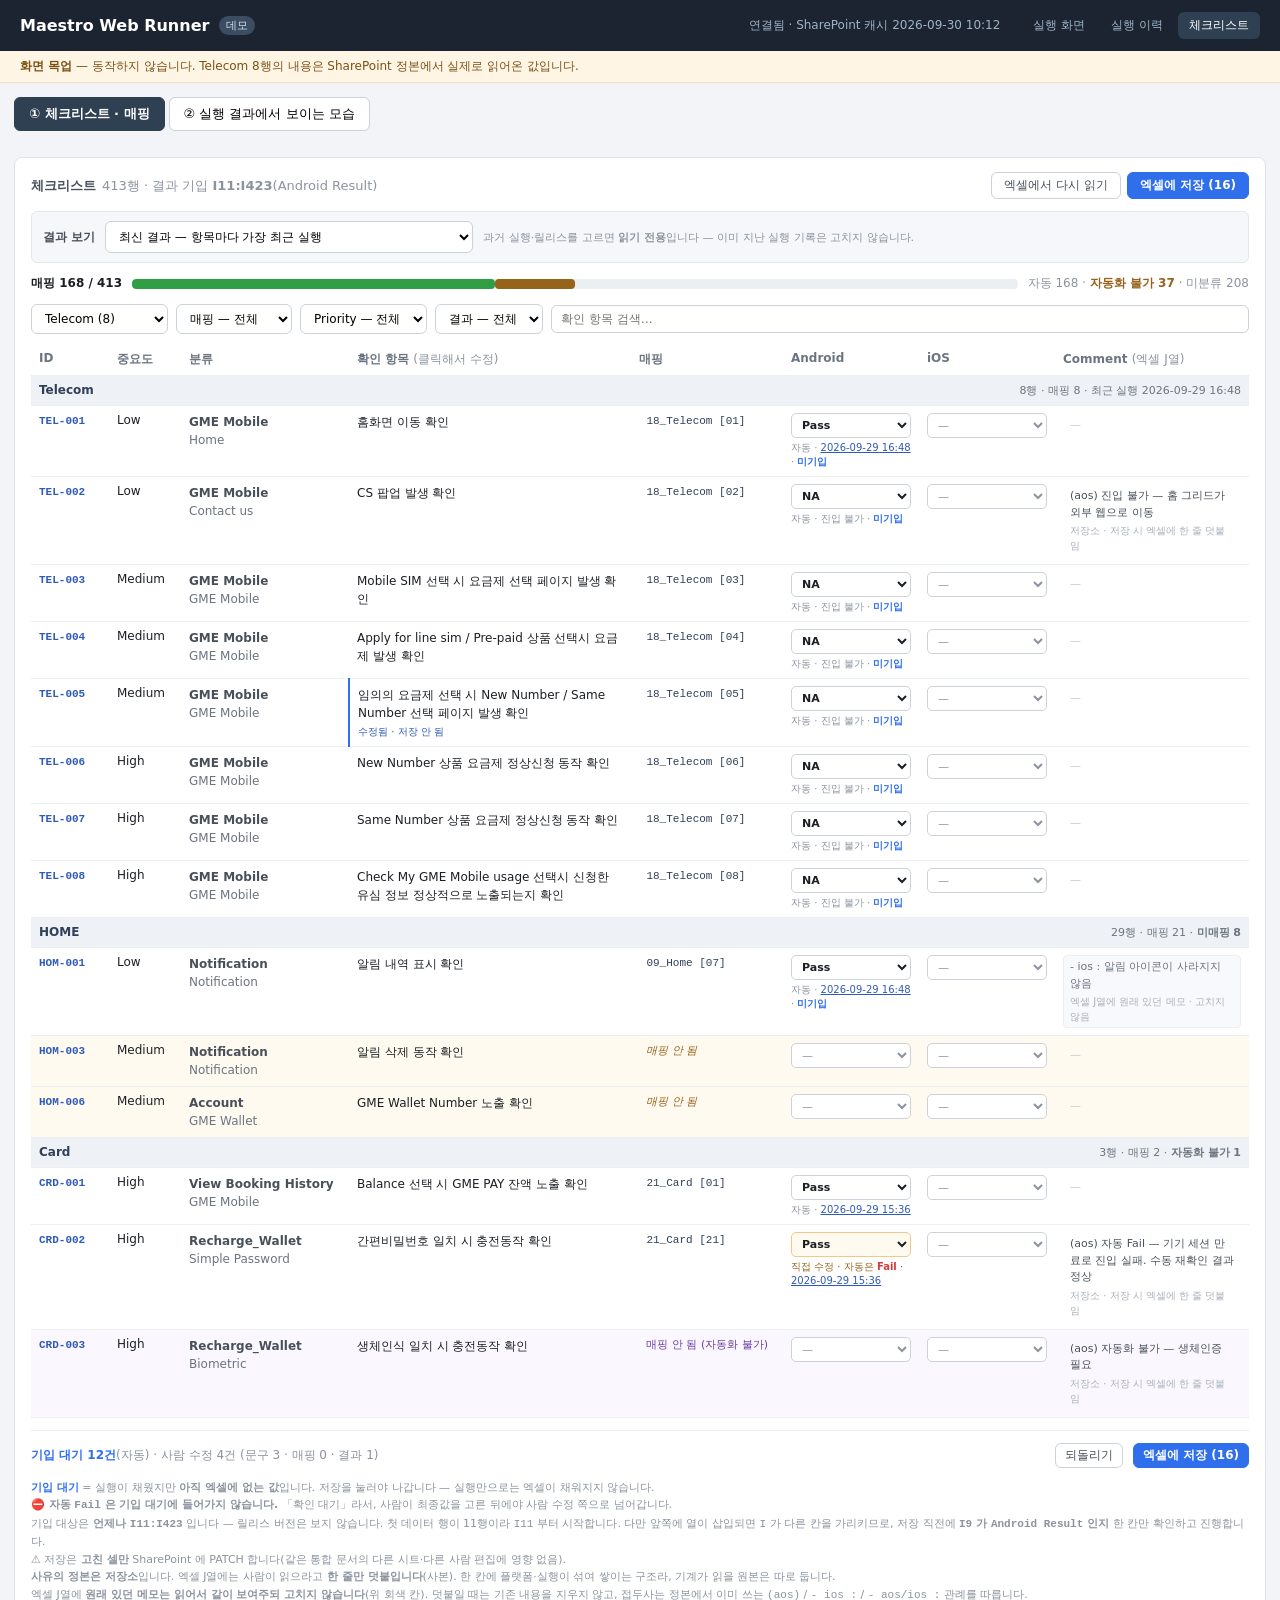
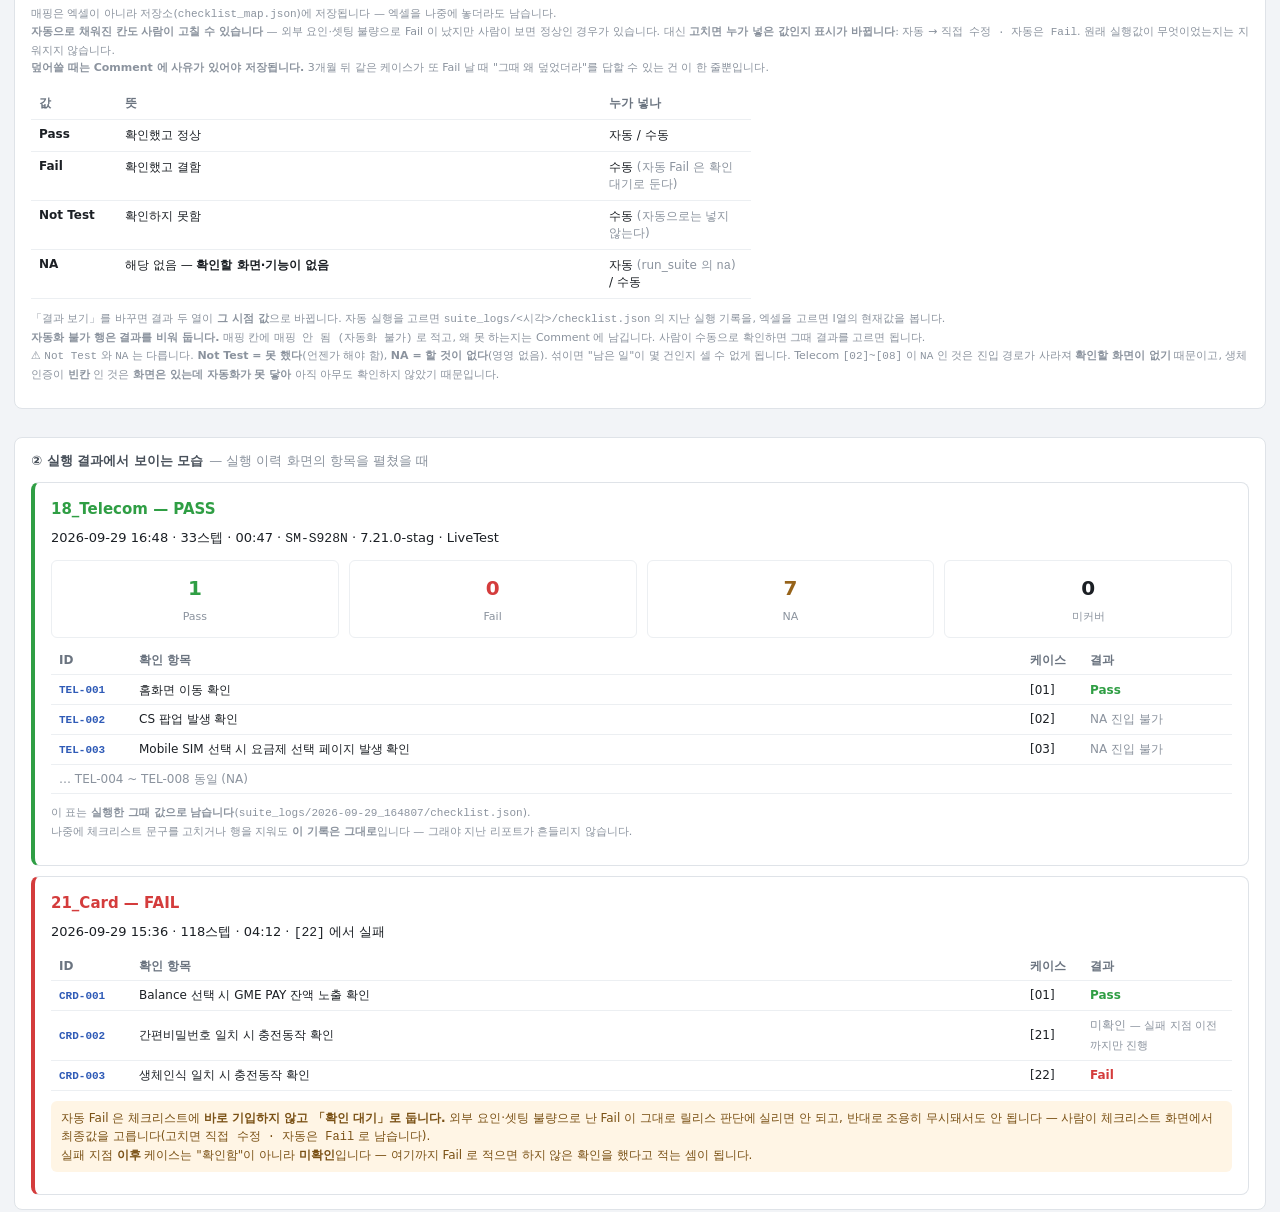
==== commit 56e87adc: "docs: Comment 정본을 저장소로 확정 엑셀 J열은 릴리스마다 열이 따로 없어 한 칸에 플랫폼·실행이 섞여 쌓인다. 그래서 "이 사유가 어느 실행 건인지" 를 기계가 읽어낼" ====
--- a/web-runner/static/checklist.mock.html
+++ b/web-runner/static/checklist.mock.html
@@ -111,6 +111,10 @@
     /* 자동값을 덮었는데 사유가 비어 있으면 저장을 막는다 */
     .cmt.need { border-color: #e8b4b4; background: #fdeeee; }
     .cmt.need:empty::before { content: "덮어쓴 사유를 적어야 저장됩니다"; color: #a02c2c; }
+    /* 사유의 정본은 저장소다. 엑셀 J열에 원래 있던 메모는 읽어서 같이 보여주되 고치지 않는다. */
+    .cmt .from { display: block; font-size: 10px; color: #a8b0ba; margin-top: 2px; }
+    .cmt.xlsx { color: #6b7480; background: #f7f9fc; border-color: #eceff2; }
+    .cmt.xlsx:hover { border-color: #eceff2; }
     .rsel:focus { outline: none; border-color: #2f6feb; }
     .manualrow td { background: #faf7ff; }
     .manualrow:hover td { background: #f4eeff; }
@@ -245,7 +249,7 @@
           <td><select class="rsel set"><option>—</option><option>Pass</option><option>Fail</option><option>Not Test</option><option selected>NA</option></select>
               <span class="prov">자동 · 진입 불가 · <b class="pend">미기입</b></span></td>
           <td><select class="rsel"><option>—</option><option>Pass</option><option>Fail</option><option>Not Test</option><option>NA</option></select></td>
-          <td><span class="cmt" contenteditable>(aos) 진입 불가 — 홈 그리드가 외부 웹으로 이동</span></td>
+          <td><span class="cmt" contenteditable>(aos) 진입 불가 — 홈 그리드가 외부 웹으로 이동<span class="from">저장소 · 저장 시 엑셀에 한 줄 덧붙임</span></span></td>
         </tr>
 
         <tr>
@@ -331,7 +335,7 @@
           <td><select class="rsel set"><option>—</option><option selected>Pass</option><option>Fail</option><option>Not Test</option><option>NA</option></select>
               <span class="prov">자동 · <a href="#">2026-09-29 16:48</a> · <b class="pend">미기입</b></span></td>
           <td><select class="rsel"><option>—</option><option>Pass</option><option>Fail</option><option>Not Test</option><option>NA</option></select></td>
-          <td><span class="cmt" contenteditable></span></td>
+          <td><span class="cmt xlsx">- ios : 알림 아이콘이 사라지지 않음<span class="from">엑셀 J열에 원래 있던 메모 · 고치지 않음</span></span></td>
         </tr>
 
         <tr class="unmapped">
@@ -379,7 +383,7 @@
           <td><select class="rsel set over"><option>—</option><option selected>Pass</option><option>Fail</option><option>Not Test</option><option>NA</option></select>
               <span class="prov over">직접 수정 · 자동은 <b>Fail</b> · <a href="#">2026-09-29 15:36</a></span></td>
           <td><select class="rsel"><option>—</option><option>Pass</option><option>Fail</option><option>Not Test</option><option>NA</option></select></td>
-          <td><span class="cmt" contenteditable>(aos) 자동 Fail — 기기 세션 만료로 진입 실패. 수동 재확인 결과 정상</span></td>
+          <td><span class="cmt" contenteditable>(aos) 자동 Fail — 기기 세션 만료로 진입 실패. 수동 재확인 결과 정상<span class="from">저장소 · 저장 시 엑셀에 한 줄 덧붙임</span></span></td>
         </tr>
 
         <tr class="manualrow">
@@ -390,7 +394,7 @@
           <td><span class="map none manual" contenteditable>매핑 안 됨 (자동화 불가)</span></td>
           <td><select class="rsel"><option selected>—</option><option>Pass</option><option>Fail</option><option>Not Test</option><option>NA</option></select></td>
           <td><select class="rsel"><option>—</option><option>Pass</option><option>Fail</option><option>Not Test</option><option>NA</option></select></td>
-          <td><span class="cmt" contenteditable>(aos) 자동화 불가 — 생체인증 필요</span></td>
+          <td><span class="cmt" contenteditable>(aos) 자동화 불가 — 생체인증 필요<span class="from">저장소 · 저장 시 엑셀에 한 줄 덧붙임</span></span></td>
         </tr>
       </tbody>
     </table>
@@ -412,8 +416,11 @@
       다만 앞쪽에 열이 삽입되면 <code>I</code> 가 다른 칸을 가리키므로,
       저장 직전에 <b><code>I9</code> 가 <code>Android Result</code> 인지</b> 한 칸만 확인하고 진행합니다.<br>
       ⚠️ 저장은 <b>고친 셀만</b> SharePoint 에 PATCH 합니다(같은 통합 문서의 다른 시트·다른 사람 편집에 영향 없음).<br>
-      Comment 는 릴리스마다 열이 따로 있지 않고 <b>한 칸을 계속 씁니다</b> → 기존 내용을 지우지 않고 <b>줄을 덧붙입니다</b>.
-      접두사는 정본에서 이미 쓰는 <code>(aos)</code> / <code>- ios :</code> / <code>- aos/ios :</code> 관례를 따릅니다.<br>
+      <b>사유의 정본은 저장소</b>입니다. 엑셀 J열에는 사람이 읽으라고 <b>한 줄만 덧붙입니다</b>(사본).
+      한 칸에 플랫폼·실행이 섞여 쌓이는 구조라, 기계가 읽을 원본은 따로 둡니다.<br>
+      엑셀 J열에 <b>원래 있던 메모는 읽어서 같이 보여주되 고치지 않습니다</b>(위 회색 칸).
+      덧붙일 때는 기존 내용을 지우지 않고, 접두사는 정본에서 이미 쓰는
+      <code>(aos)</code> / <code>- ios :</code> / <code>- aos/ios :</code> 관례를 따릅니다.<br>
       매핑은 엑셀이 아니라 저장소(<code>checklist_map.json</code>)에 저장됩니다 — 엑셀을 나중에 놓더라도 남습니다.<br>
       <b>자동으로 채워진 칸도 사람이 고칠 수 있습니다</b> — 외부 요인·셋팅 불량으로 Fail 이 났지만
       사람이 보면 정상인 경우가 있습니다. 대신 <b>고치면 누가 넣은 값인지 표시가 바뀝니다</b>:
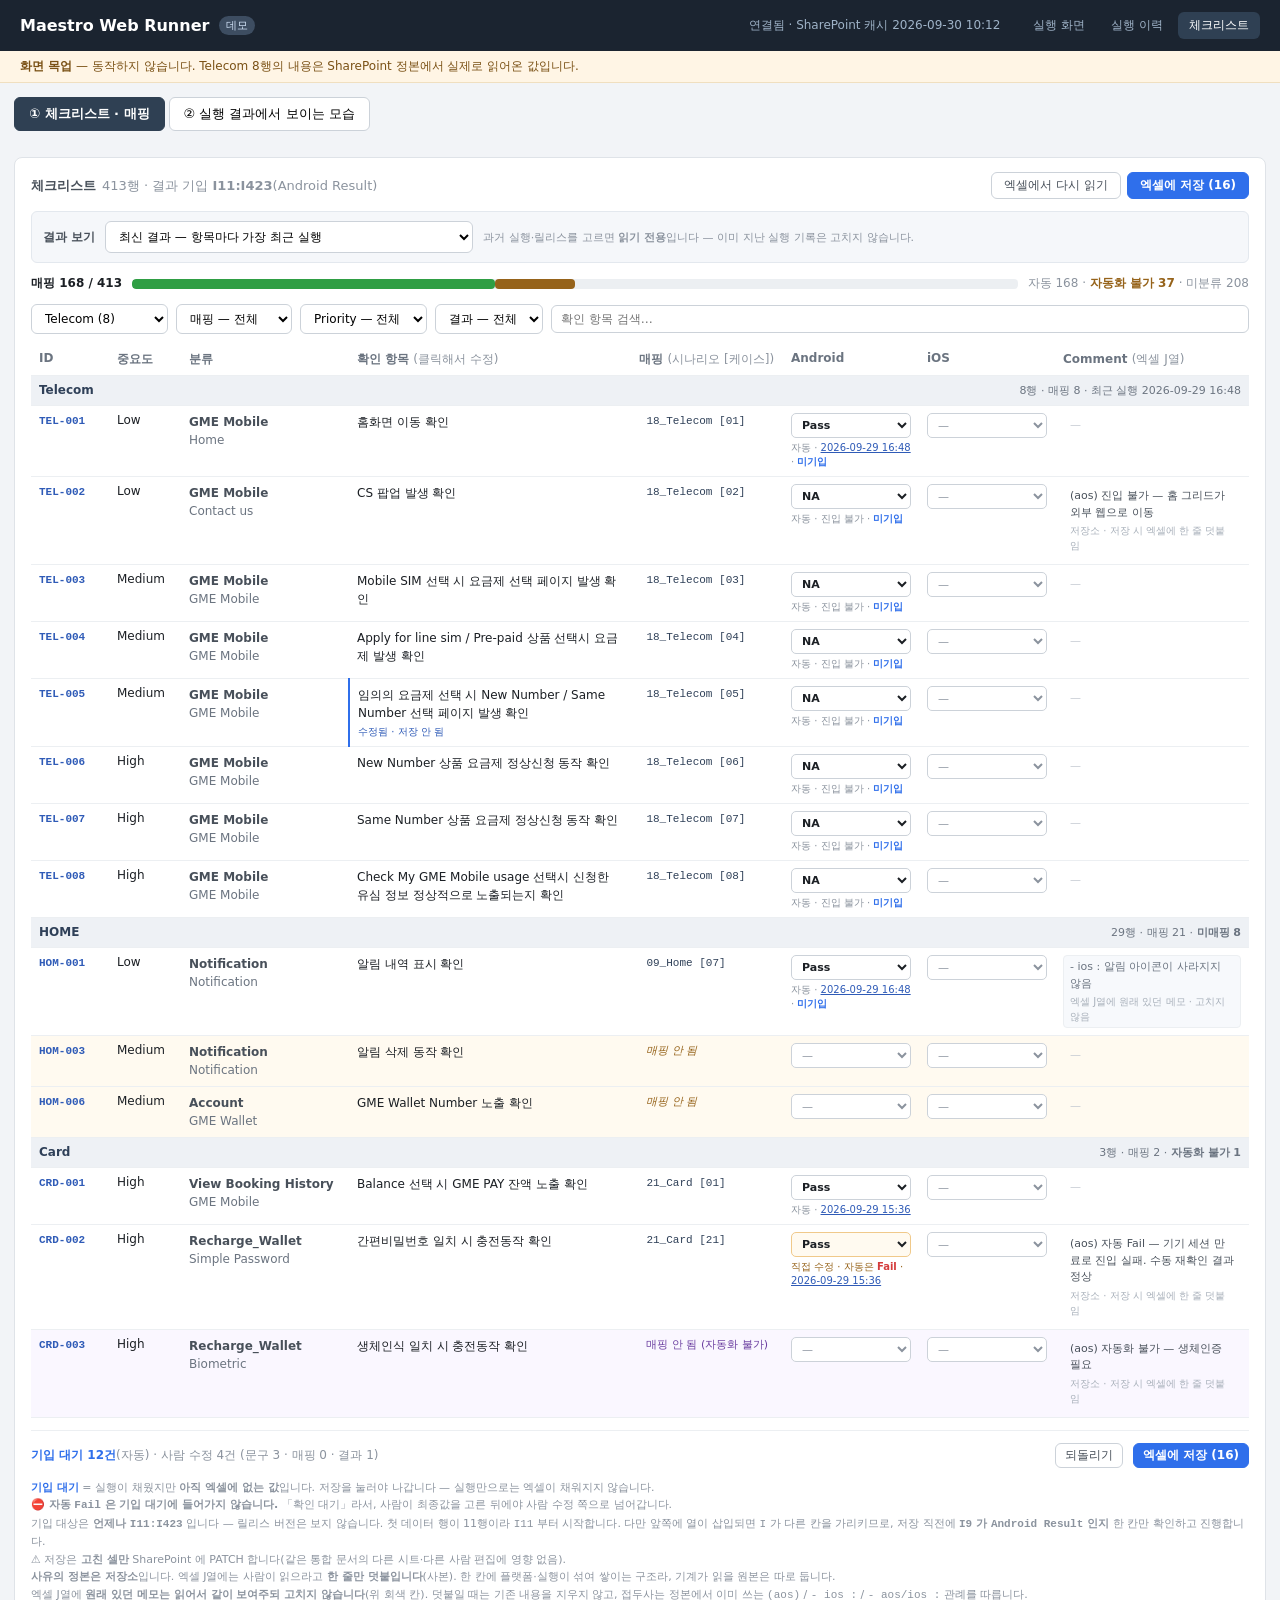
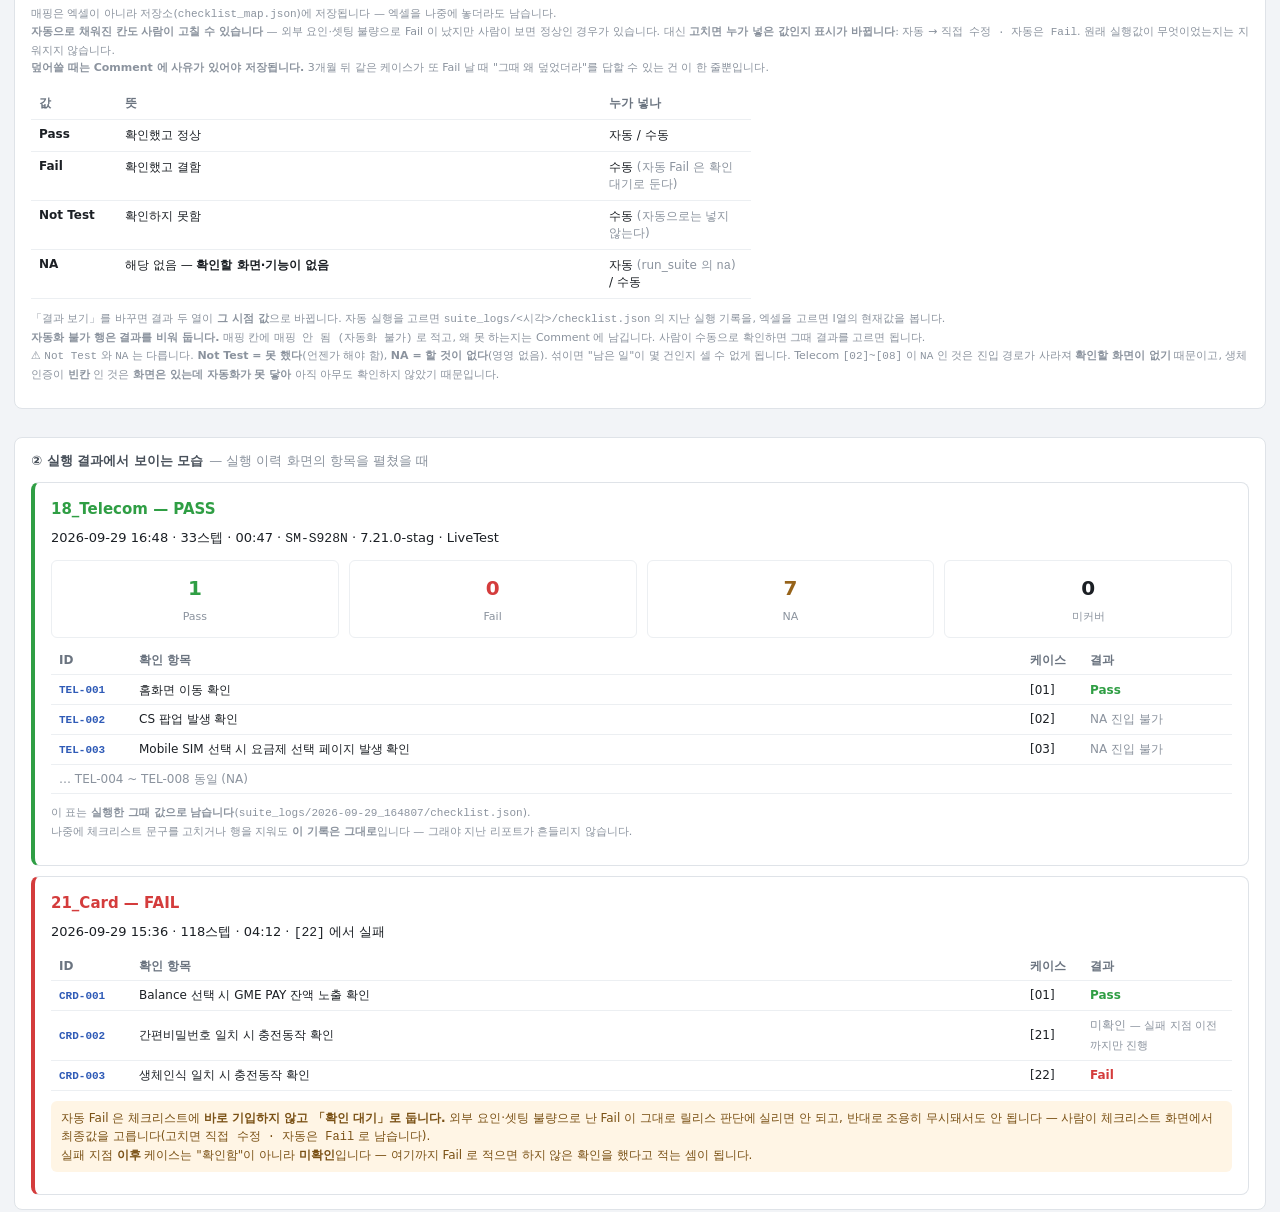
==== commit 462c27bc: "docs: 매핑 단위 확정 — 1행 = 1케이스, yaml = 시나리오 체크리스트 1행은 케이스 하나다. yaml 1개는 시나리오이고 그 안에 케이스가 여럿 있다. 그래서 매핑은 " ====
--- a/web-runner/static/checklist.mock.html
+++ b/web-runner/static/checklist.mock.html
@@ -219,7 +219,7 @@
           <th class="c-pri">중요도</th>
           <th class="c-depth">분류</th>
           <th>확인 항목 <span class="muted">(클릭해서 수정)</span></th>
-          <th class="c-map">매핑</th>
+          <th class="c-map">매핑 <span class="muted">(시나리오 [케이스])</span></th>
           <th class="c-res">Android</th>
           <th class="c-res">iOS</th>
           <th class="c-cmt">Comment <span class="muted">(엑셀 J열)</span></th>
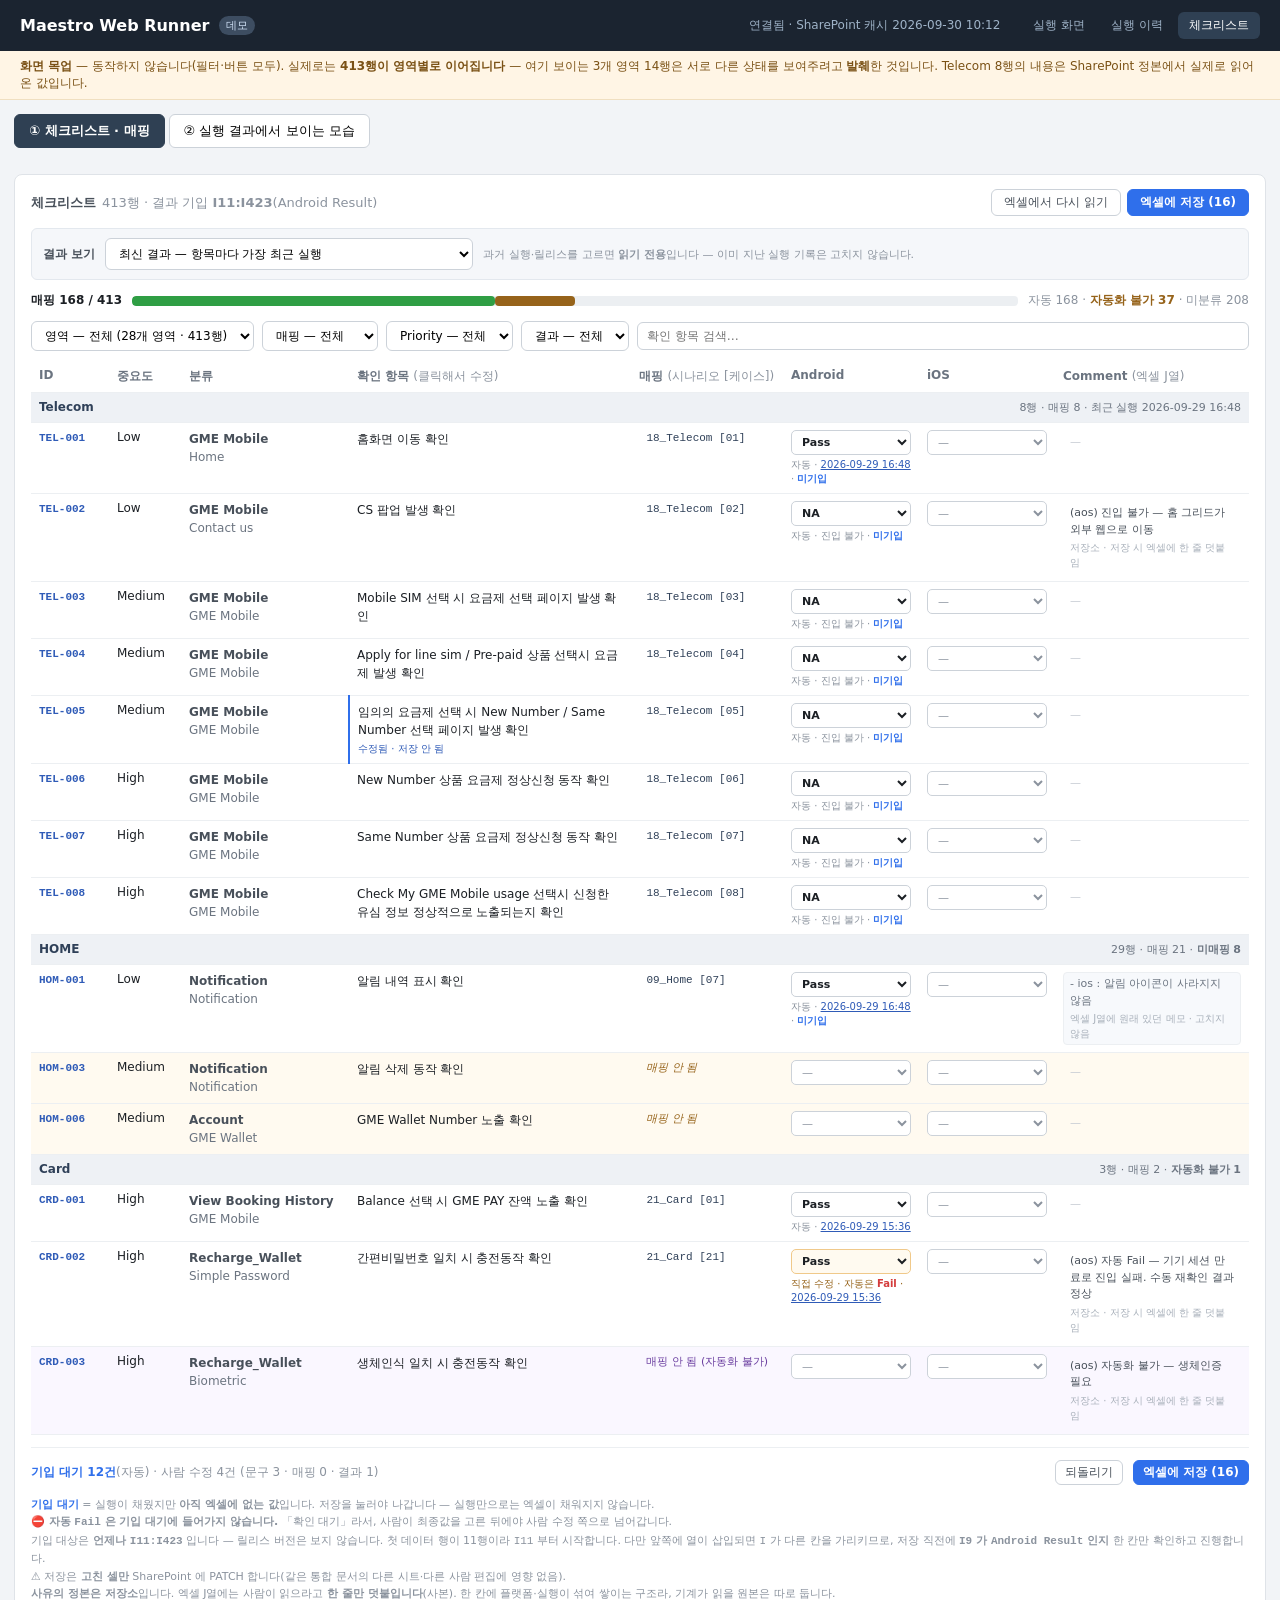
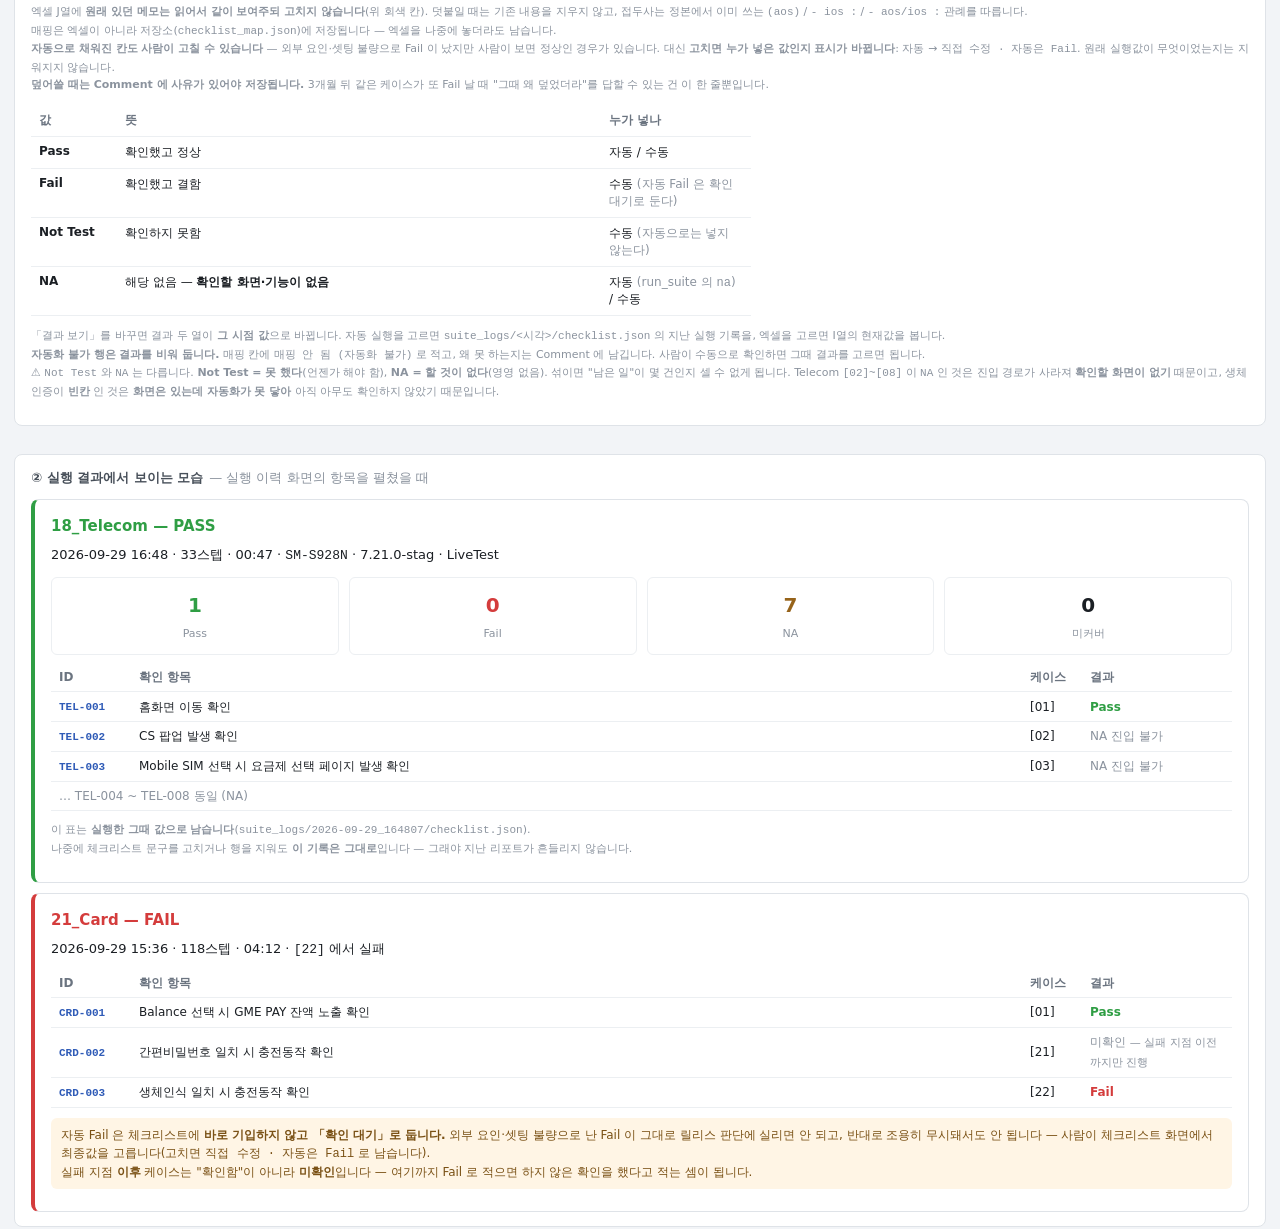
==== commit 605efecc: "docs: 목업 필터 상태와 표 내용 불일치 수정 영역 필터가 Telecom (8) 로 선택돼 있는데 표에는 Telecom·HOME·Card 세 영역이 그려져 있었다. 서로 다른 " ====
--- a/web-runner/static/checklist.mock.html
+++ b/web-runner/static/checklist.mock.html
@@ -159,7 +159,7 @@
 </header>
 
 <div class="mockbar">
-  <strong>화면 목업</strong> — 동작하지 않습니다. Telecom 8행의 내용은 SharePoint 정본에서 실제로 읽어온 값입니다.
+  <strong>화면 목업</strong> — 동작하지 않습니다(필터·버튼 모두). 실제로는 <b>413행이 영역별로 이어집니다</b> — 여기 보이는 3개 영역 14행은 서로 다른 상태를 보여주려고 <b>발췌</b>한 것입니다. Telecom 8행의 내용은 SharePoint 정본에서 실제로 읽어온 값입니다.
 </div>
 
 <main class="wide">
@@ -205,7 +205,7 @@
     </div>
 
     <div class="filters">
-      <select><option>영역 — 전체 (28)</option><option selected>Telecom (8)</option><option>HOME (29)</option><option>MENU (106)</option></select>
+      <select><option selected>영역 — 전체 (28개 영역 · 413행)</option><option>Telecom (8)</option><option>HOME (29)</option><option>MENU (106)</option></select>
       <select><option>매핑 — 전체</option><option>미매핑만</option><option>매핑됨만</option><option>자동화 불가만</option></select>
       <select><option>Priority — 전체</option><option>High</option><option>Medium</option><option>Low</option></select>
       <select><option>결과 — 전체</option><option>Pass</option><option>Fail</option><option>미실행</option></select>
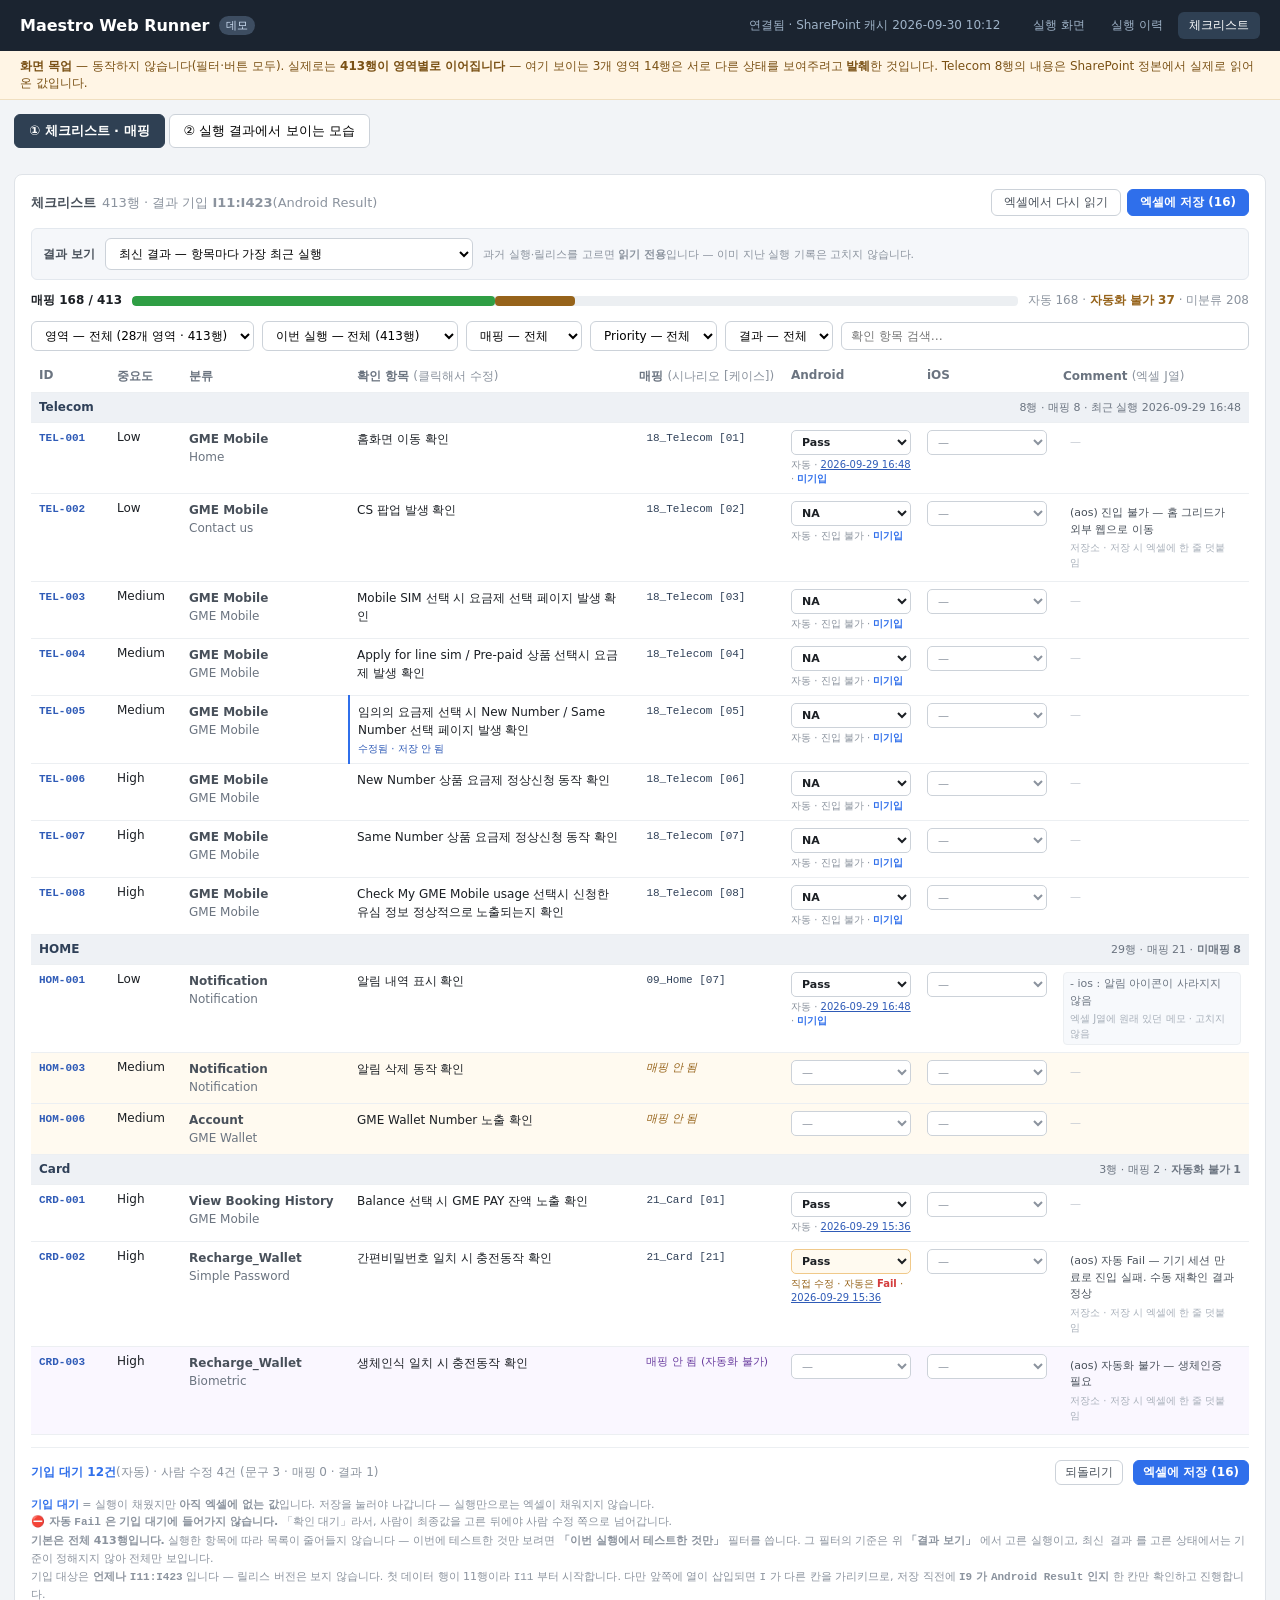
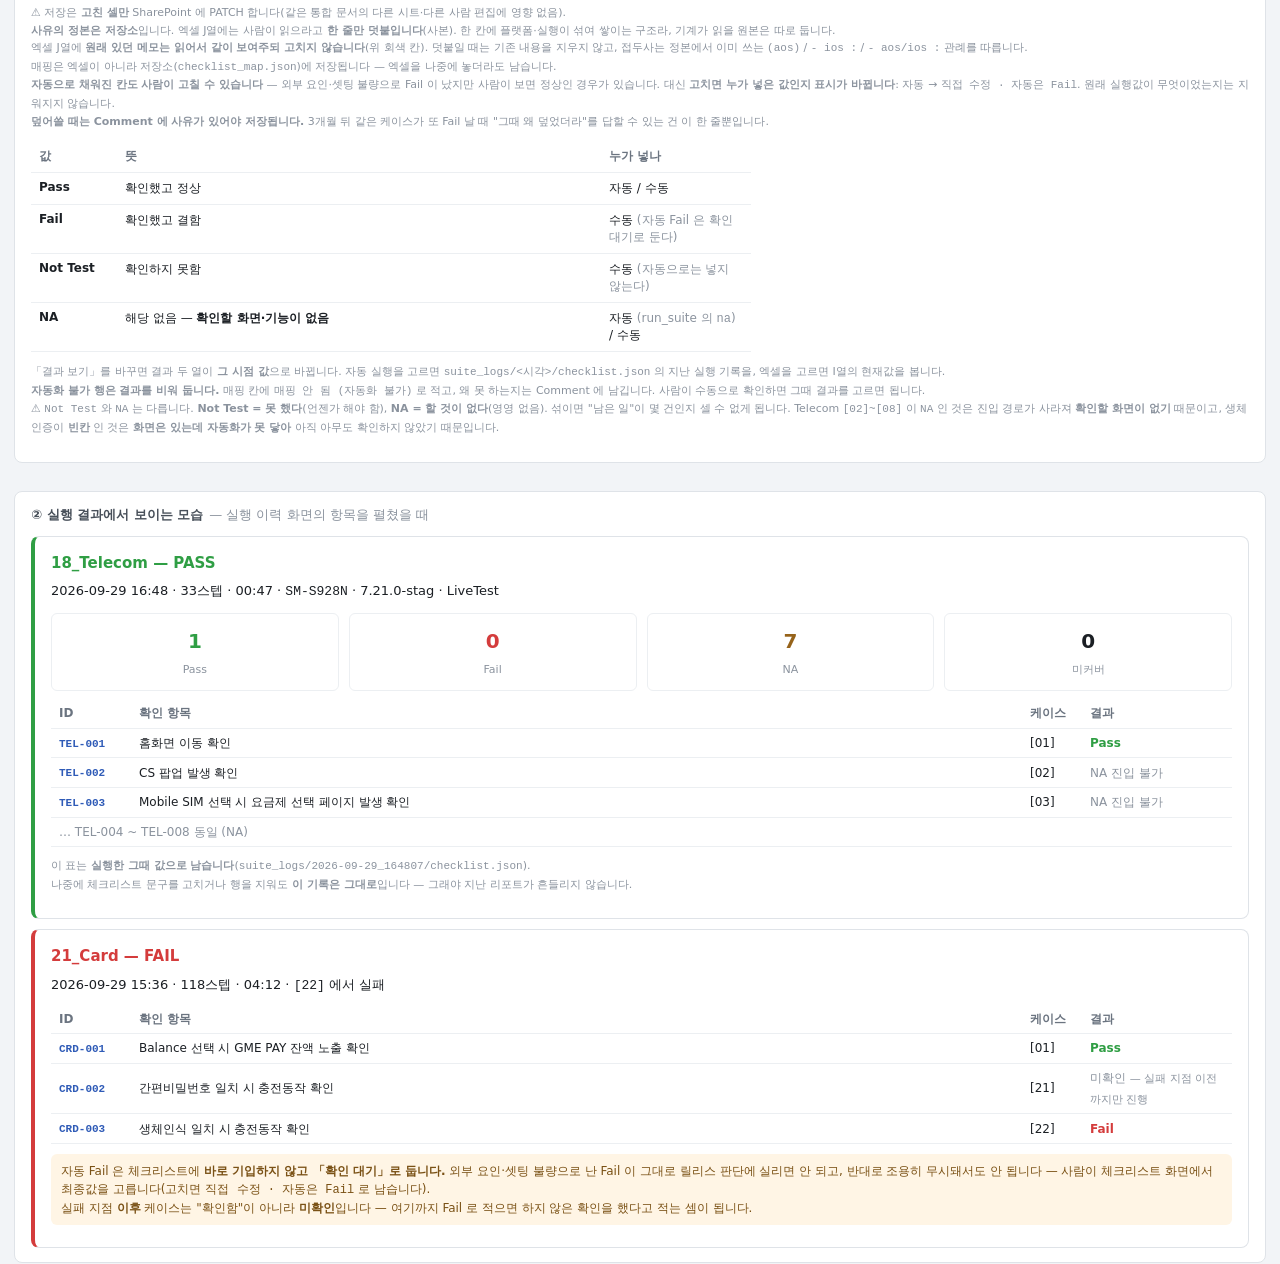
==== commit fe61aeee: "docs: 목록은 언제나 전체 — 「이번 실행」 필터 축 추가 사용자 요구 확정: 체크리스트는 실행한 항목에 따라 노출량이 바뀌지 않는다. 기본은 전체 413행이고, 이번에 테스트" ====
--- a/web-runner/static/checklist.mock.html
+++ b/web-runner/static/checklist.mock.html
@@ -206,6 +206,11 @@
 
     <div class="filters">
       <select><option selected>영역 — 전체 (28개 영역 · 413행)</option><option>Telecom (8)</option><option>HOME (29)</option><option>MENU (106)</option></select>
+      <select title="기준은 위 「결과 보기」 에서 고른 실행입니다">
+        <option selected>이번 실행 — 전체 (413행)</option>
+        <option>이번 실행에서 테스트한 것만</option>
+        <option>이번 실행에서 빠진 것만</option>
+      </select>
       <select><option>매핑 — 전체</option><option>미매핑만</option><option>매핑됨만</option><option>자동화 불가만</option></select>
       <select><option>Priority — 전체</option><option>High</option><option>Medium</option><option>Low</option></select>
       <select><option>결과 — 전체</option><option>Pass</option><option>Fail</option><option>미실행</option></select>
@@ -411,6 +416,10 @@
       저장을 눌러야 나갑니다 — 실행만으로는 엑셀이 채워지지 않습니다.<br>
       ⛔ <b>자동 <code>Fail</code> 은 기입 대기에 들어가지 않습니다.</b> 「확인 대기」라서,
       사람이 최종값을 고른 뒤에야 사람 수정 쪽으로 넘어갑니다.<br>
+      <b>기본은 전체 413행입니다.</b> 실행한 항목에 따라 목록이 줄어들지 않습니다 —
+      이번에 테스트한 것만 보려면 <b>「이번 실행에서 테스트한 것만」</b> 필터를 씁니다.
+      그 필터의 기준은 위 <b>「결과 보기」</b> 에서 고른 실행이고, <code>최신 결과</code> 를
+      고른 상태에서는 기준이 정해지지 않아 전체만 보입니다.<br>
       기입 대상은 <b>언제나 <code>I11:I423</code></b> 입니다 — 릴리스 버전은 보지 않습니다.
       첫 데이터 행이 11행이라 <code>I11</code> 부터 시작합니다.
       다만 앞쪽에 열이 삽입되면 <code>I</code> 가 다른 칸을 가리키므로,
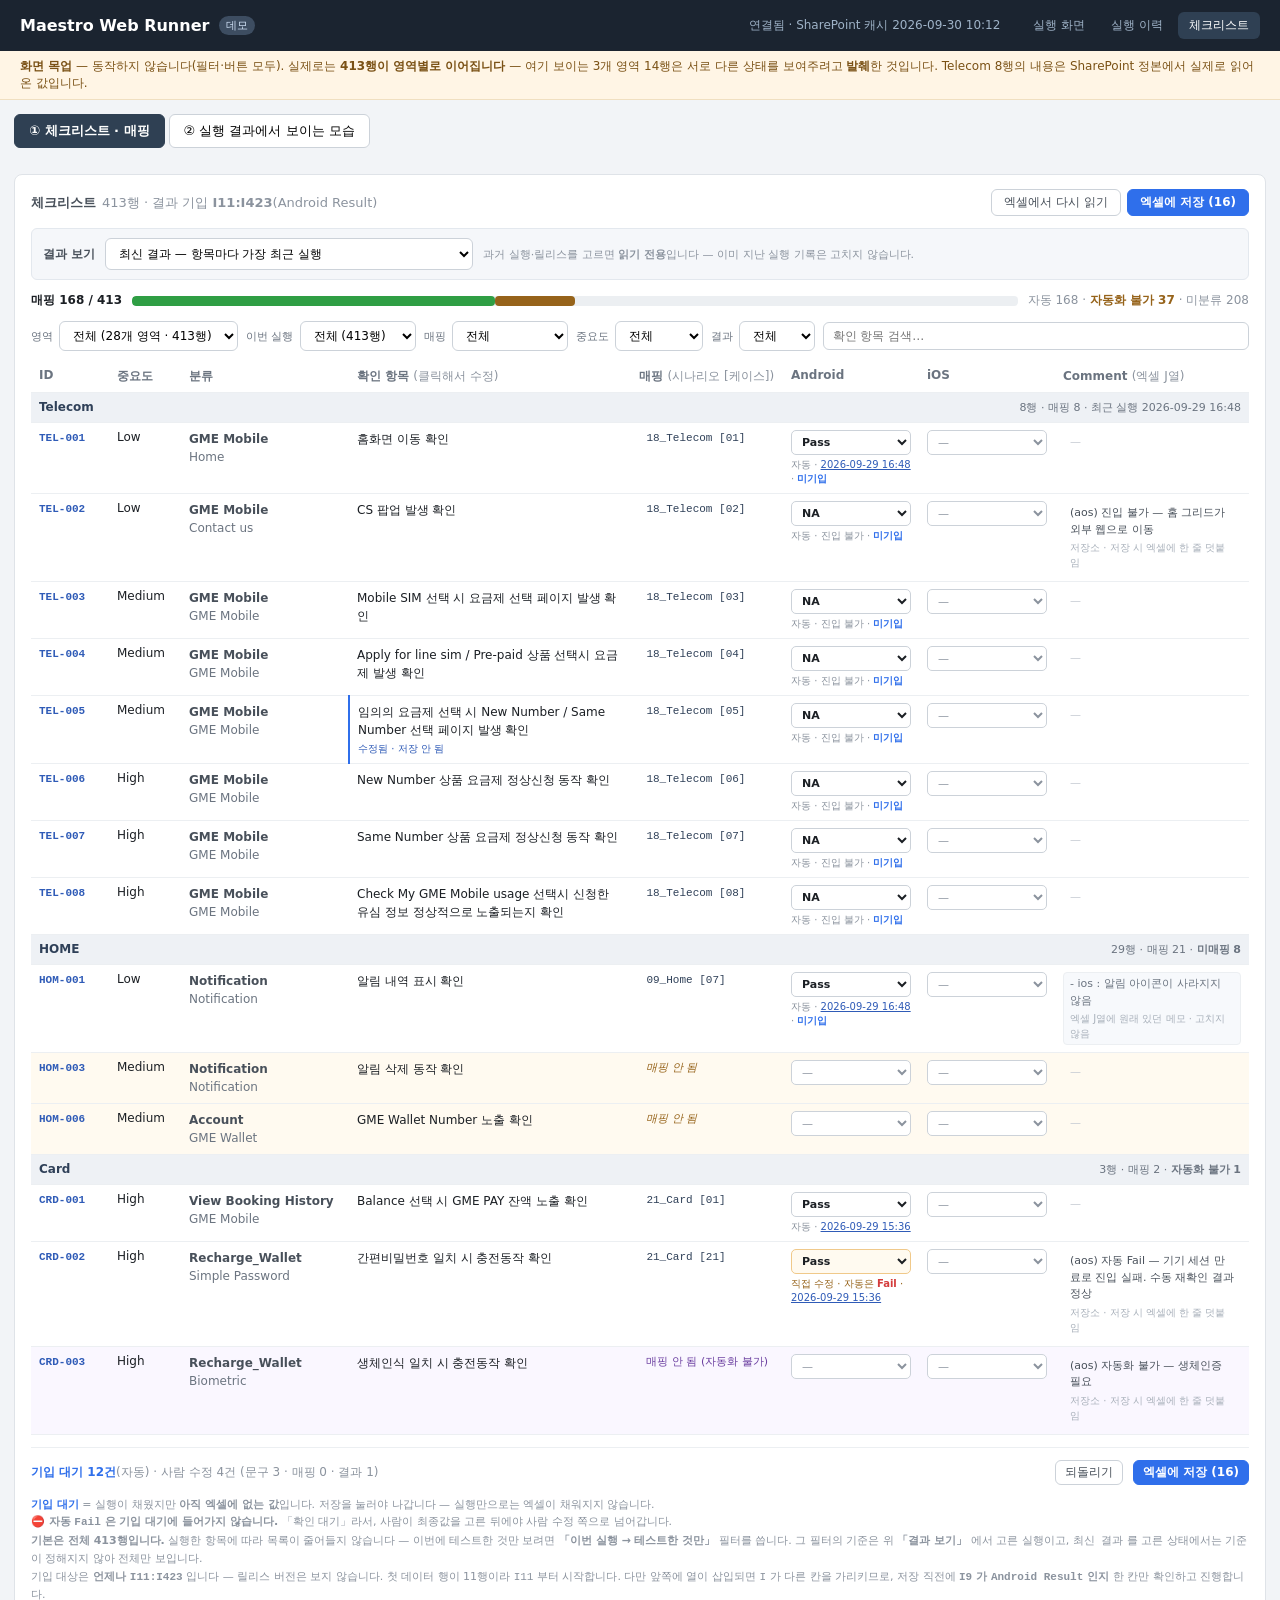
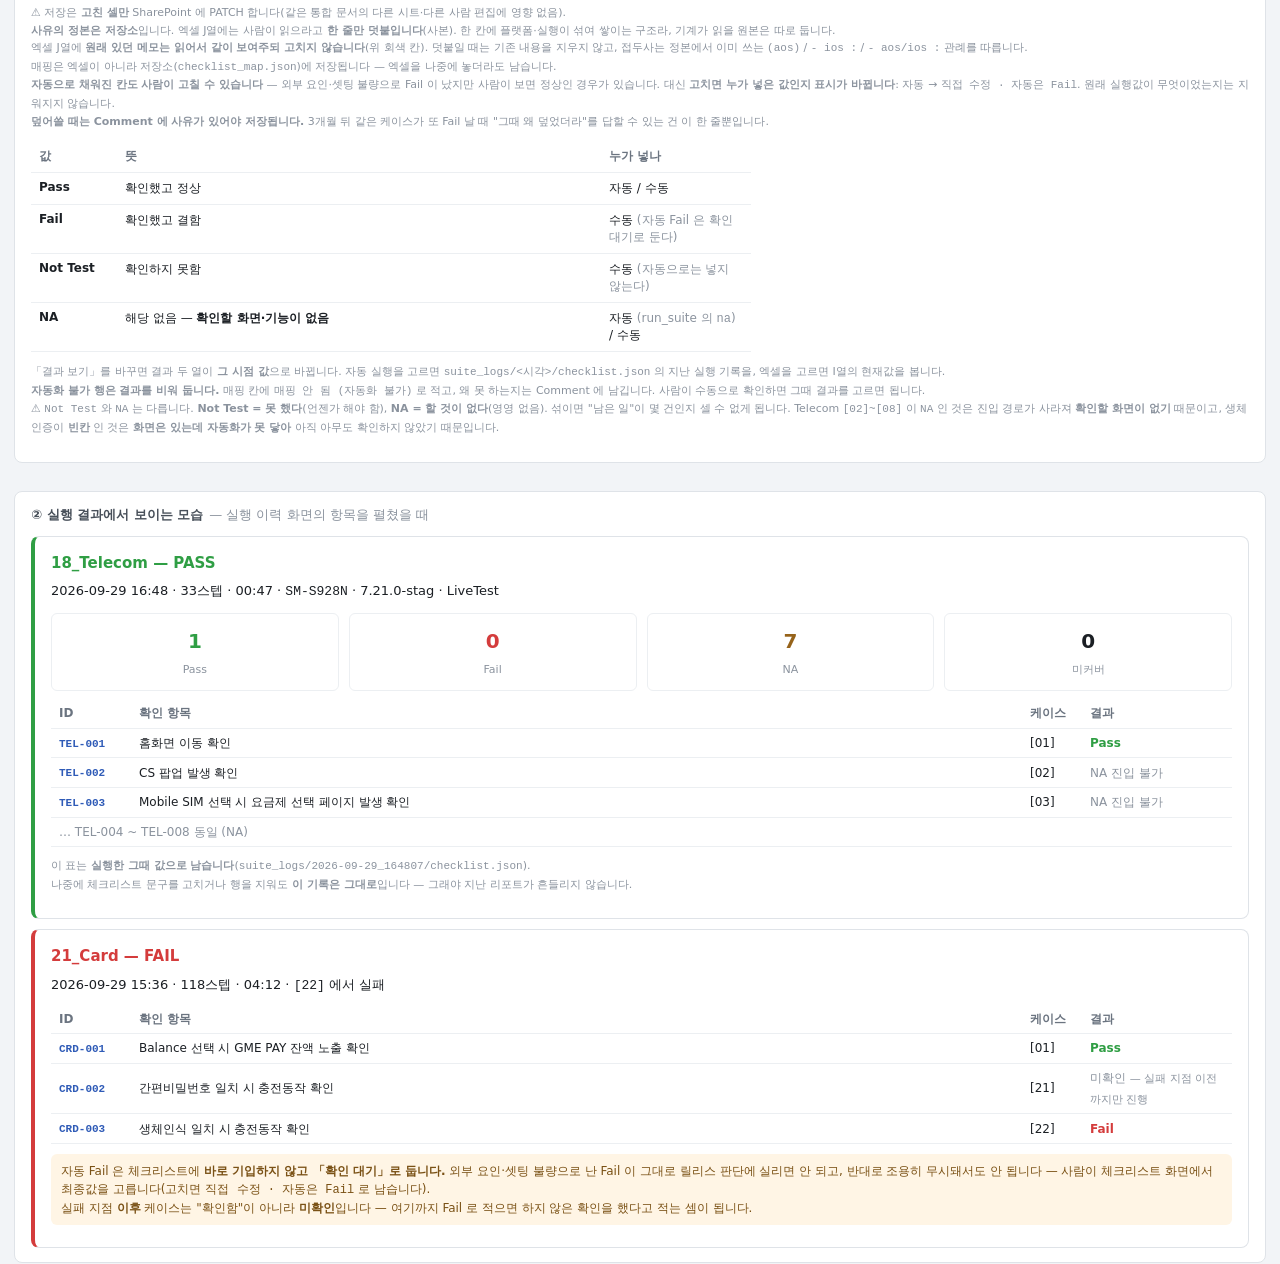
==== commit 872fb300: "docs: 필터 이름을 셀렉트 밖으로 각 필터의 이름이 셀렉트 안 첫 옵션에 들어가 있었다. 그러면 이름이 선택지처럼 보이고, 값을 고르고 나면 무슨 필터인지가 화면에서 사라진다." ====
--- a/web-runner/static/checklist.mock.html
+++ b/web-runner/static/checklist.mock.html
@@ -34,6 +34,9 @@
     .basisrow .muted { font-size: 11px; }
 
     .filters { display: flex; gap: 8px; flex-wrap: wrap; align-items: center; margin: 12px 0 10px; }
+    /* 필터 이름은 셀렉트 밖에 둔다 — 안에 넣으면 선택지처럼 보이고, 고르고 나면 사라진다 */
+    .filters label.f { display: flex; align-items: center; gap: 6px; }
+    .filters label.f > span { font-size: 11px; color: #6b7480; white-space: nowrap; }
     .filters select, .filters input[type=search] {
       padding: 6px 9px; border: 1px solid #ccd2d9; border-radius: 6px;
       font-size: 12px; font-family: inherit; background: #fff;
@@ -205,15 +208,25 @@
     </div>
 
     <div class="filters">
-      <select><option selected>영역 — 전체 (28개 영역 · 413행)</option><option>Telecom (8)</option><option>HOME (29)</option><option>MENU (106)</option></select>
-      <select title="기준은 위 「결과 보기」 에서 고른 실행입니다">
-        <option selected>이번 실행 — 전체 (413행)</option>
-        <option>이번 실행에서 테스트한 것만</option>
-        <option>이번 실행에서 빠진 것만</option>
-      </select>
-      <select><option>매핑 — 전체</option><option>미매핑만</option><option>매핑됨만</option><option>자동화 불가만</option></select>
-      <select><option>Priority — 전체</option><option>High</option><option>Medium</option><option>Low</option></select>
-      <select><option>결과 — 전체</option><option>Pass</option><option>Fail</option><option>미실행</option></select>
+      <label class="f"><span>영역</span>
+        <select><option selected>전체 (28개 영역 · 413행)</option><option>Telecom (8)</option><option>HOME (29)</option><option>MENU (106)</option></select>
+      </label>
+      <label class="f" title="기준은 위 「결과 보기」 에서 고른 실행입니다"><span>이번 실행</span>
+        <select>
+          <option selected>전체 (413행)</option>
+          <option>테스트한 것만</option>
+          <option>빠진 것만</option>
+        </select>
+      </label>
+      <label class="f"><span>매핑</span>
+        <select><option selected>전체</option><option>미매핑만</option><option>매핑됨만</option><option>자동화 불가만</option></select>
+      </label>
+      <label class="f"><span>중요도</span>
+        <select><option selected>전체</option><option>High</option><option>Medium</option><option>Low</option></select>
+      </label>
+      <label class="f"><span>결과</span>
+        <select><option selected>전체</option><option>Pass</option><option>Fail</option><option>미실행</option></select>
+      </label>
       <input type="search" placeholder="확인 항목 검색…">
     </div>
 
@@ -417,7 +430,7 @@
       ⛔ <b>자동 <code>Fail</code> 은 기입 대기에 들어가지 않습니다.</b> 「확인 대기」라서,
       사람이 최종값을 고른 뒤에야 사람 수정 쪽으로 넘어갑니다.<br>
       <b>기본은 전체 413행입니다.</b> 실행한 항목에 따라 목록이 줄어들지 않습니다 —
-      이번에 테스트한 것만 보려면 <b>「이번 실행에서 테스트한 것만」</b> 필터를 씁니다.
+      이번에 테스트한 것만 보려면 <b>「이번 실행 → 테스트한 것만」</b> 필터를 씁니다.
       그 필터의 기준은 위 <b>「결과 보기」</b> 에서 고른 실행이고, <code>최신 결과</code> 를
       고른 상태에서는 기준이 정해지지 않아 전체만 보입니다.<br>
       기입 대상은 <b>언제나 <code>I11:I423</code></b> 입니다 — 릴리스 버전은 보지 않습니다.
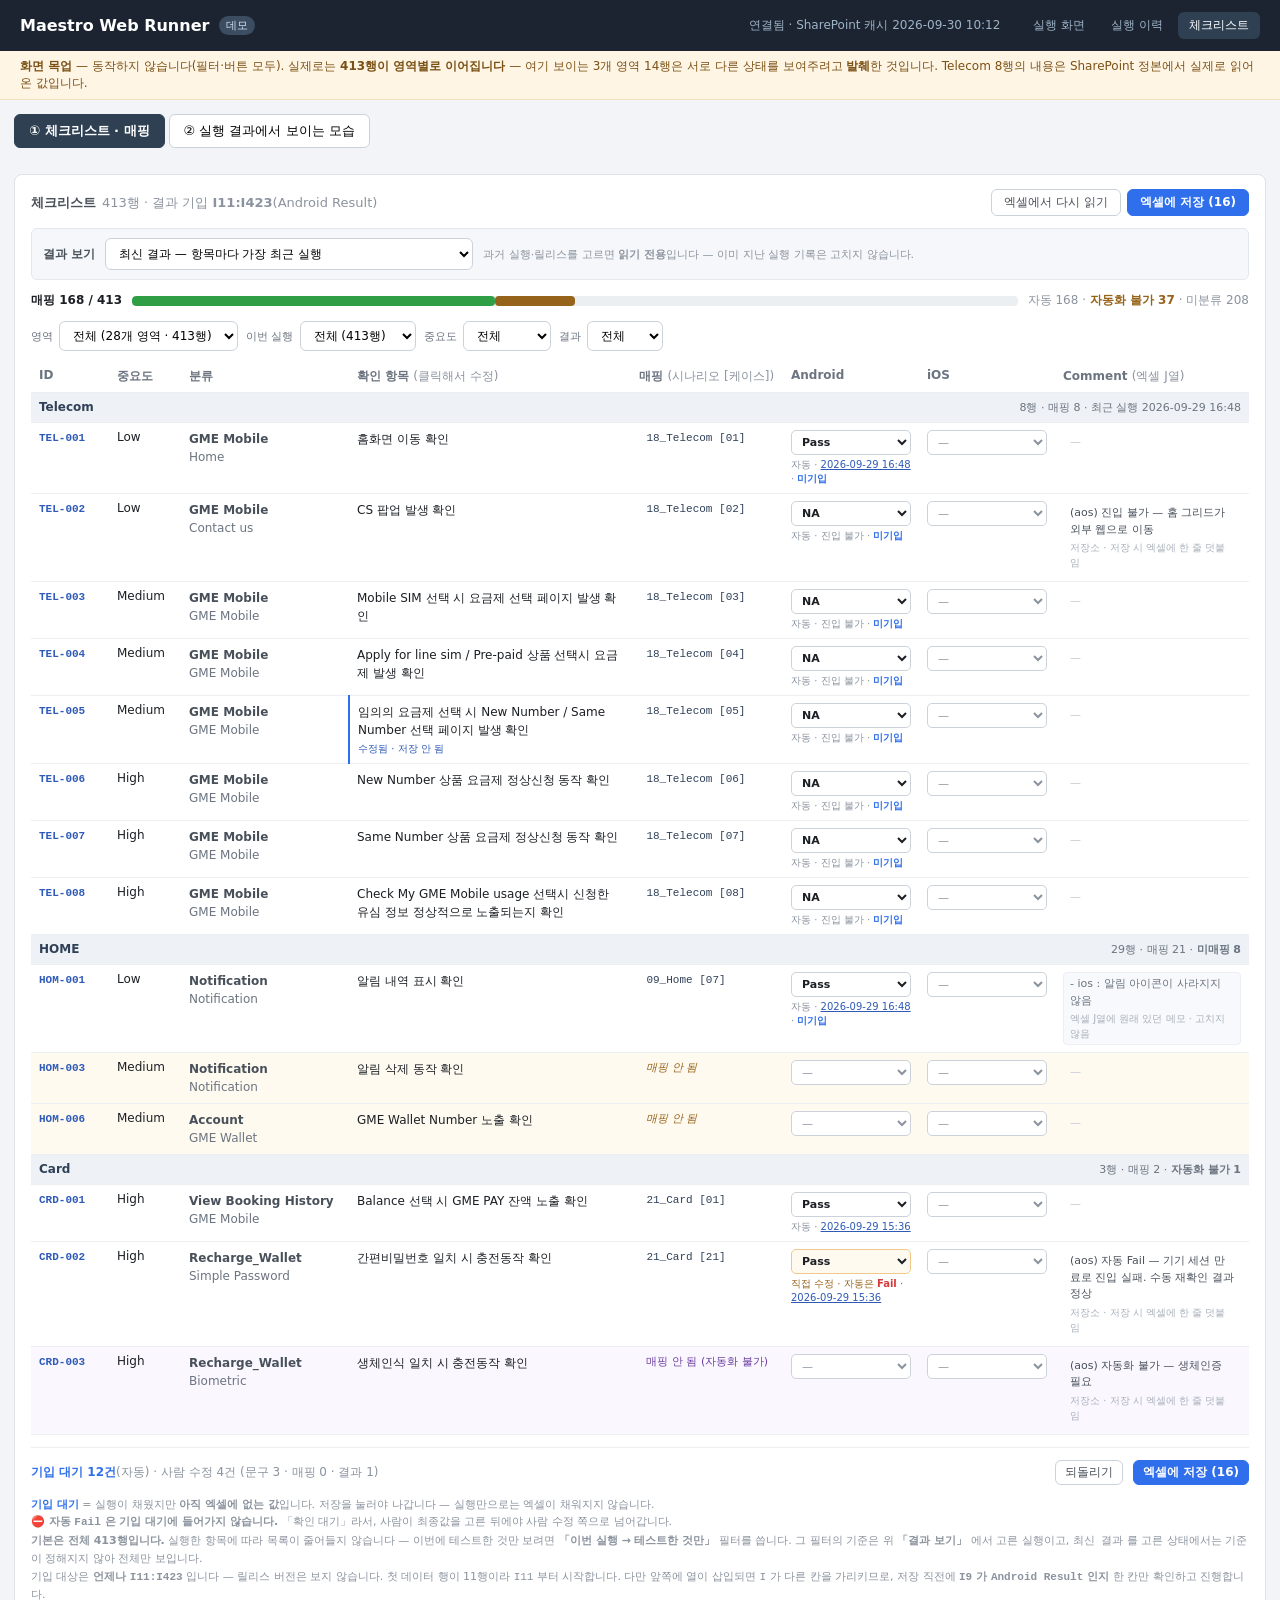
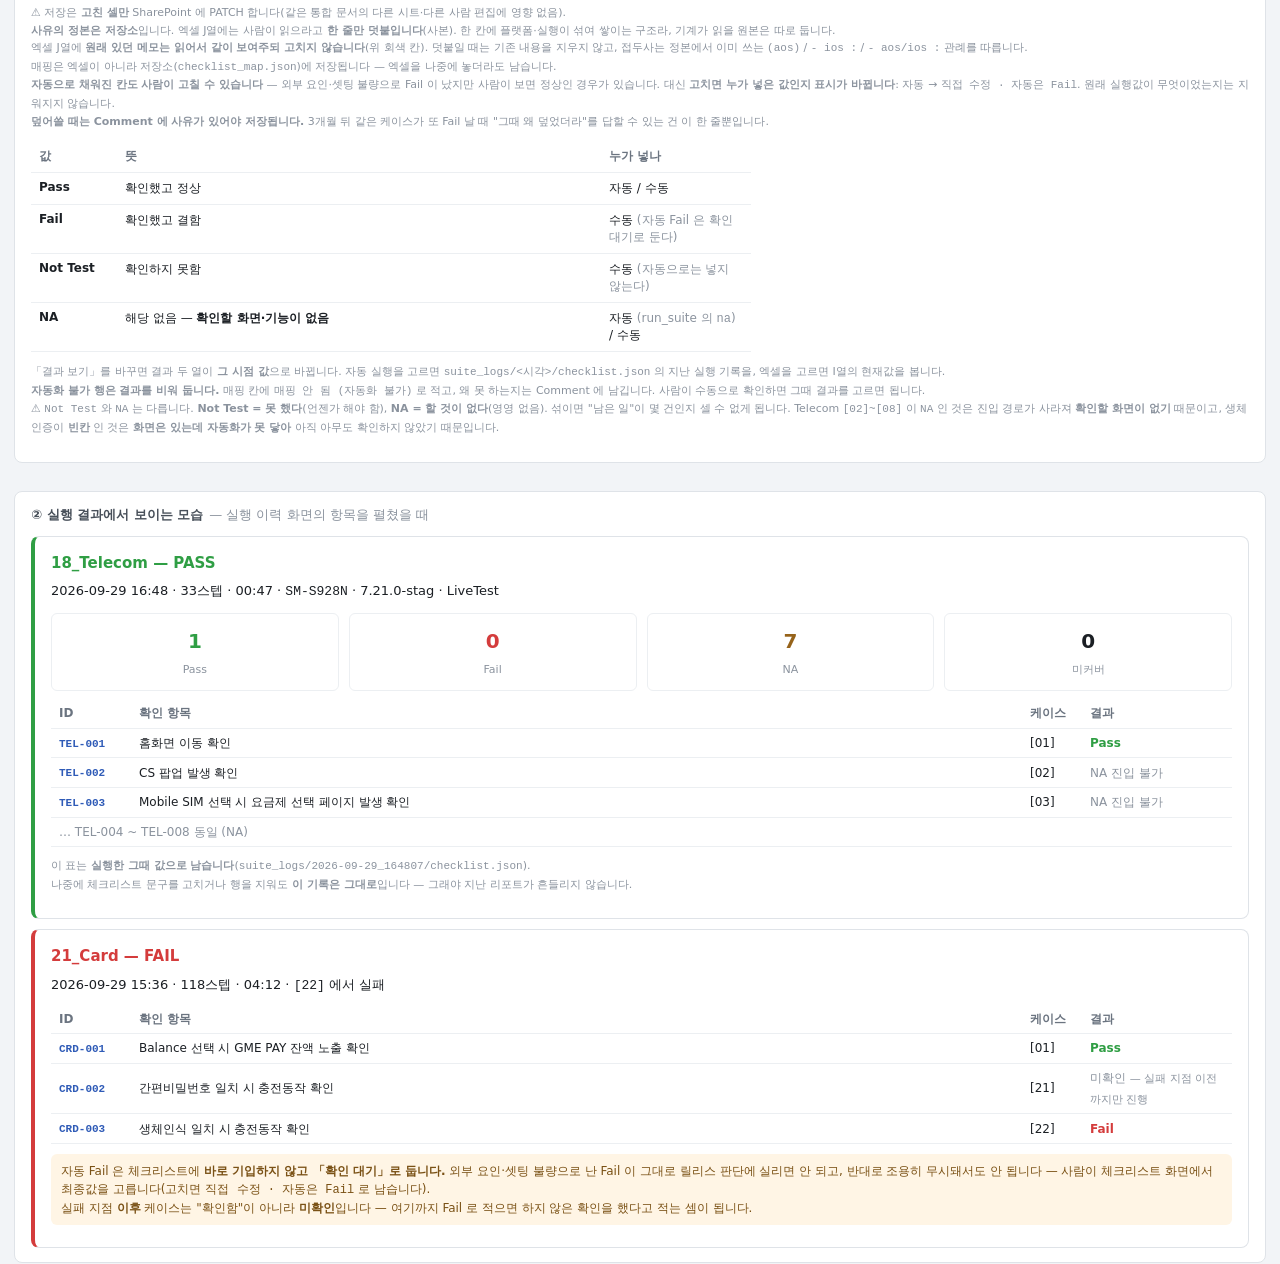
==== commit 0d8e6bf6: "docs: 필터에서 매핑과 검색 제거 남는 필터는 영역 / 이번 실행 / 중요도 / 결과 넷이다. 쓰이지 않게 된 .filters input[type=search] CSS 도 같이" ====
--- a/web-runner/static/checklist.mock.html
+++ b/web-runner/static/checklist.mock.html
@@ -37,11 +37,10 @@
     /* 필터 이름은 셀렉트 밖에 둔다 — 안에 넣으면 선택지처럼 보이고, 고르고 나면 사라진다 */
     .filters label.f { display: flex; align-items: center; gap: 6px; }
     .filters label.f > span { font-size: 11px; color: #6b7480; white-space: nowrap; }
-    .filters select, .filters input[type=search] {
+    .filters select {
       padding: 6px 9px; border: 1px solid #ccd2d9; border-radius: 6px;
       font-size: 12px; font-family: inherit; background: #fff;
     }
-    .filters input[type=search] { flex: 1; min-width: 160px; }
 
     table.cl { width: 100%; border-collapse: collapse; }
     table.cl th, table.cl td {
@@ -218,16 +217,12 @@
           <option>빠진 것만</option>
         </select>
       </label>
-      <label class="f"><span>매핑</span>
-        <select><option selected>전체</option><option>미매핑만</option><option>매핑됨만</option><option>자동화 불가만</option></select>
-      </label>
       <label class="f"><span>중요도</span>
         <select><option selected>전체</option><option>High</option><option>Medium</option><option>Low</option></select>
       </label>
       <label class="f"><span>결과</span>
         <select><option selected>전체</option><option>Pass</option><option>Fail</option><option>미실행</option></select>
       </label>
-      <input type="search" placeholder="확인 항목 검색…">
     </div>
 
     <table class="cl">
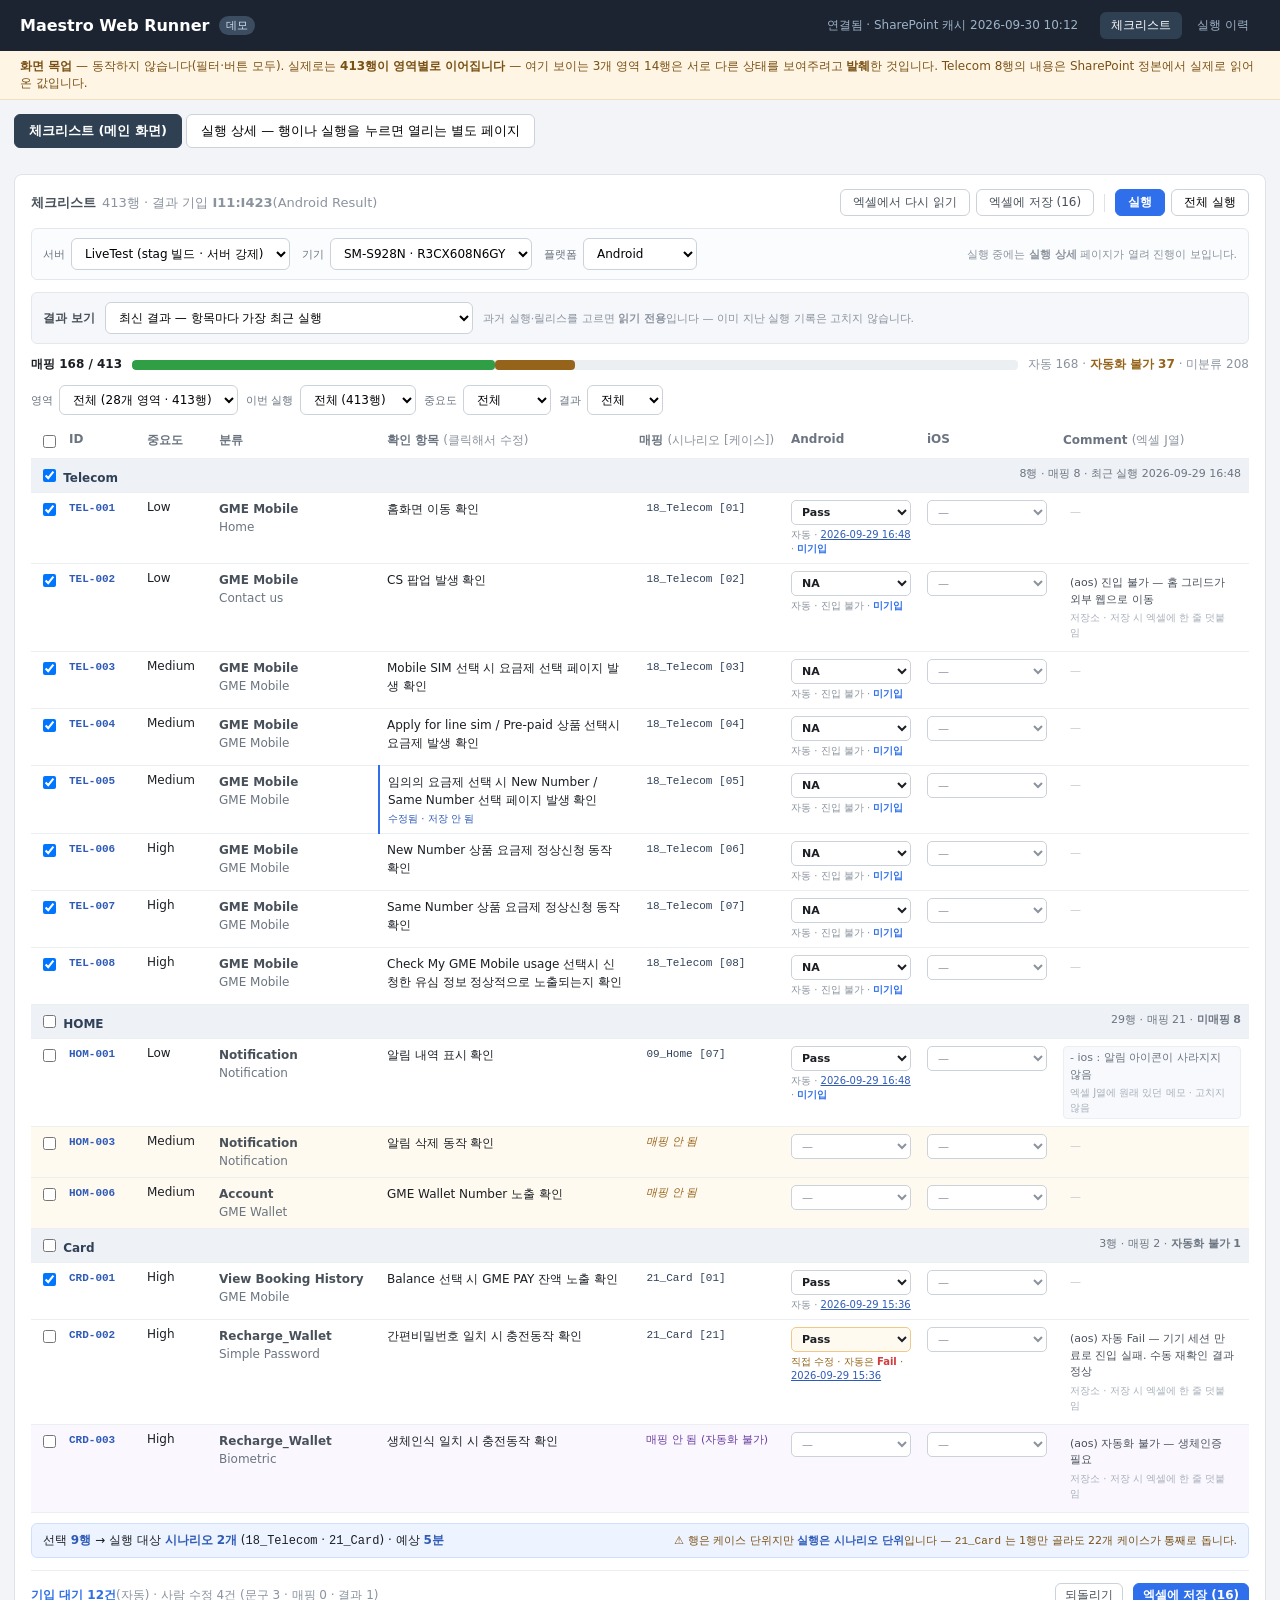
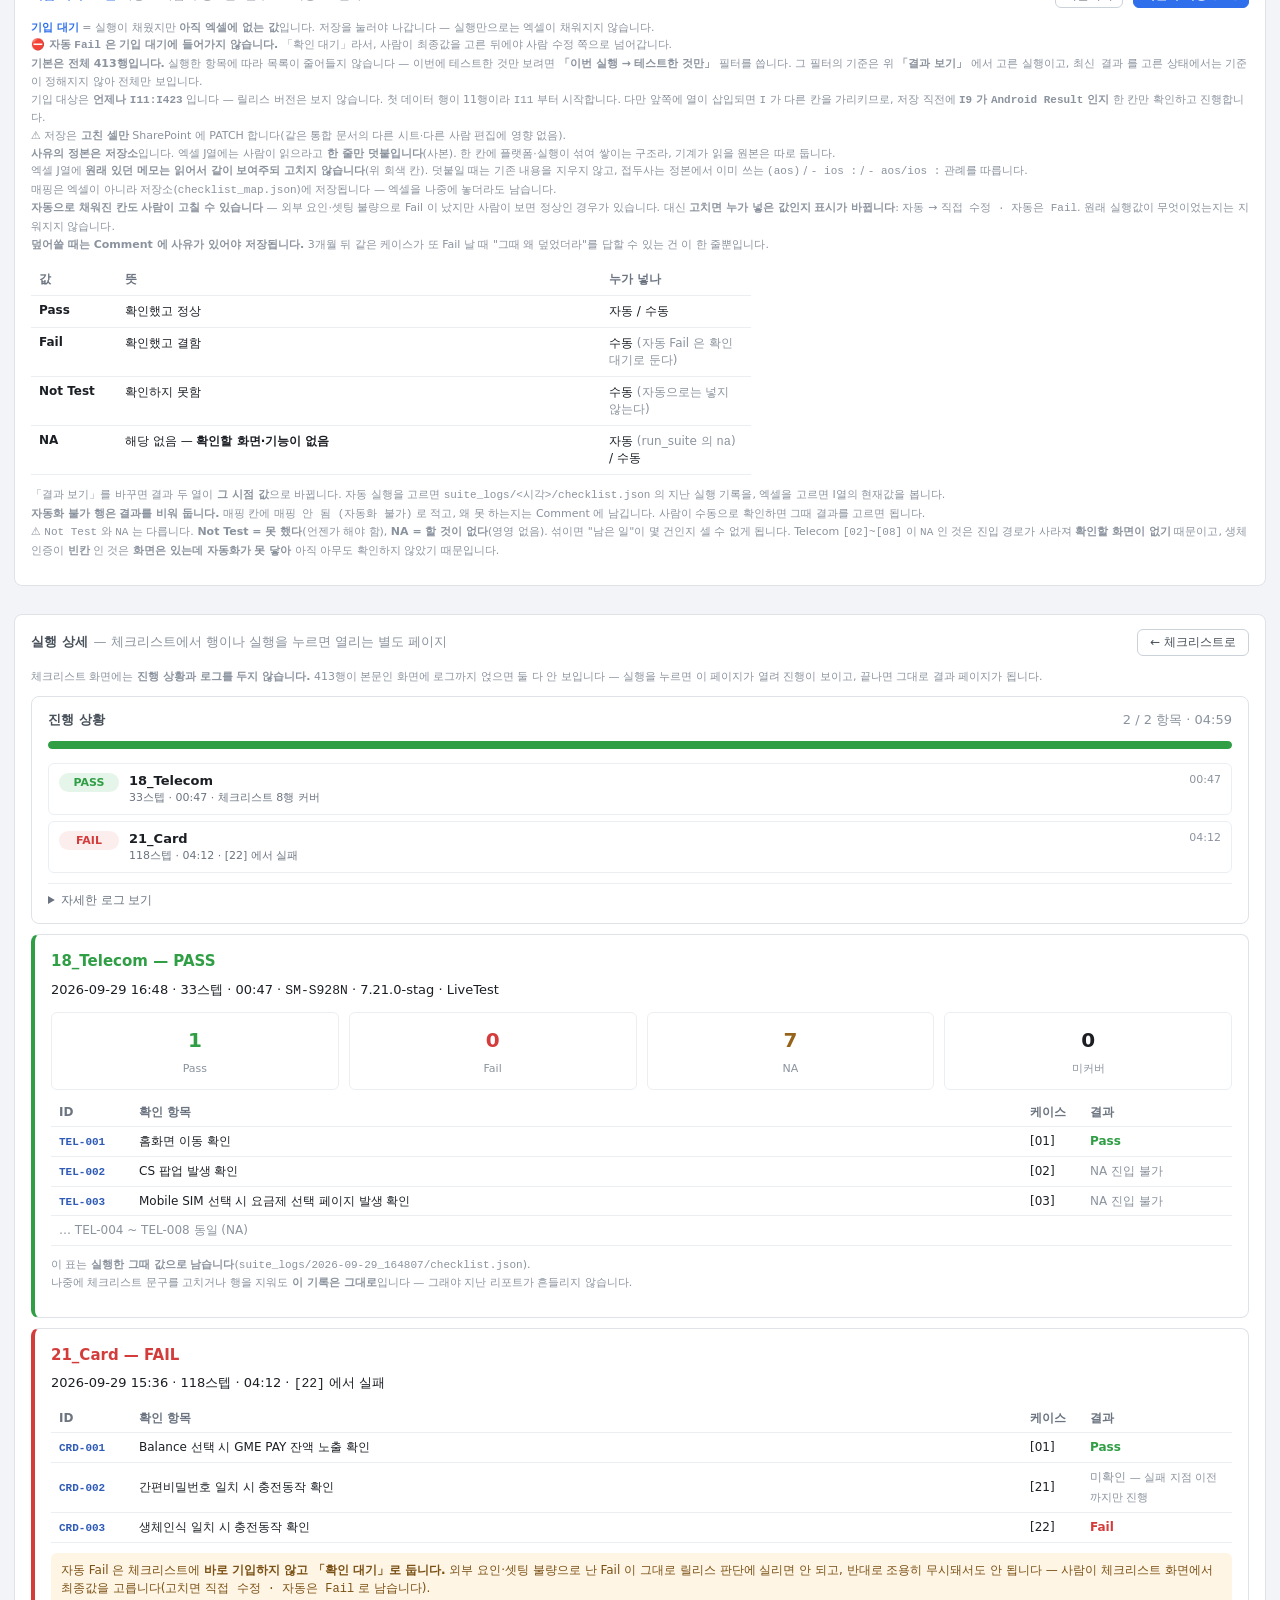
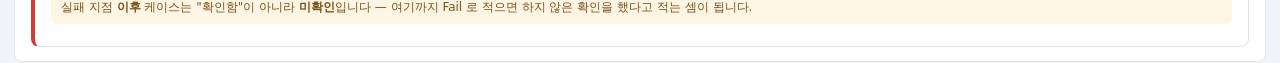
==== commit 5ded7f25: "docs: 실행 화면과 체크리스트를 합치고 실행 상세를 별도 페이지로 - 상단 내비에서 실행 화면을 없앴다. 체크리스트가 메인 화면이다 - 종전 "테스트 선택" 패널을 없애고 체크" ====
--- a/web-runner/static/checklist.mock.html
+++ b/web-runner/static/checklist.mock.html
@@ -35,6 +35,31 @@
 
     .filters { display: flex; gap: 8px; flex-wrap: wrap; align-items: center; margin: 12px 0 10px; }
     /* 필터 이름은 셀렉트 밖에 둔다 — 안에 넣으면 선택지처럼 보이고, 고르고 나면 사라진다 */
+    .vbar { width: 1px; height: 18px; background: #dfe3e8; margin: 0 4px; }
+
+    /* 실행 환경 — 실행 버튼과 같은 화면에 있어야 무엇으로 도는지 보인다 */
+    .envrow {
+      display: flex; align-items: center; gap: 12px; flex-wrap: wrap;
+      padding: 9px 11px; margin-bottom: 12px;
+      background: #fbfcfd; border: 1px solid #e3e8ee; border-radius: 6px;
+    }
+    .envrow label.f { display: flex; align-items: center; gap: 6px; }
+    .envrow label.f > span { font-size: 11px; color: #6b7480; white-space: nowrap; }
+    .envrow select { font-size: 12px; }
+    .envrow .muted { font-size: 11px; }
+
+    /* 선택 → 실행 대상 요약. 행은 케이스 단위지만 실행은 시나리오 단위다. */
+    .selbar {
+      display: flex; align-items: center; gap: 8px; flex-wrap: wrap;
+      padding: 8px 11px; margin: 10px 0 0;
+      background: #eef4ff; border: 1px solid #cfe0ff; border-radius: 6px; font-size: 12px;
+    }
+    .selbar b { color: #2f5bb7; }
+    .selbar .warn2 { color: #7a5115; font-size: 11px; }
+
+    .c-chk { width: 30px; }
+    table.cl td.c-chk, table.cl th.c-chk { padding-right: 0; }
+
     .filters label.f { display: flex; align-items: center; gap: 6px; }
     .filters label.f > span { font-size: 11px; color: #6b7480; white-space: nowrap; }
     .filters select {
@@ -154,9 +179,8 @@
   <span class="tag">데모</span>
   <span class="conn">연결됨 · SharePoint 캐시 2026-09-30 10:12</span>
   <nav class="topnav">
-    <a href="/">실행 화면</a>
+    <a href="#" class="on">체크리스트</a>
     <a href="/history.html">실행 이력</a>
-    <a href="#" class="on">체크리스트</a>
   </nav>
 </header>
 
@@ -167,8 +191,8 @@
 <main class="wide">
 
   <div class="tabs">
-    <button class="on" type="button">① 체크리스트 · 매핑</button>
-    <button type="button">② 실행 결과에서 보이는 모습</button>
+    <button class="on" type="button">체크리스트 (메인 화면)</button>
+    <button type="button">실행 상세 — 행이나 실행을 누르면 열리는 별도 페이지</button>
   </div>
 
   <!-- ─────────── ① 체크리스트 · 매핑 ─────────── -->
@@ -177,8 +201,26 @@
       <span class="muted">413행 · 결과 기입 <b>I11:I423</b>(Android Result)</span>
       <span class="spacer"></span>
       <button class="ghost small" type="button">엑셀에서 다시 읽기</button>
-      <button class="primary small" type="button">엑셀에 저장 (16)</button>
+      <button class="ghost small" type="button">엑셀에 저장 (16)</button>
+      <span class="vbar"></span>
+      <button class="danger small hidden" type="button">중단</button>
+      <button class="primary small" type="button">실행</button>
+      <button class="small" type="button">전체 실행</button>
     </h2>
+
+    <div class="envrow">
+      <label class="f"><span>서버</span>
+        <select><option selected>LiveTest (stag 빌드 · 서버 강제)</option><option>운영(Live) — 실자금</option></select>
+      </label>
+      <label class="f"><span>기기</span>
+        <select><option selected>SM-S928N · R3CX608N6GY</option></select>
+      </label>
+      <label class="f"><span>플랫폼</span>
+        <select><option selected>Android</option><option disabled>iOS (준비 중)</option></select>
+      </label>
+      <span class="spacer"></span>
+      <span class="muted">실행 중에는 <b>실행 상세</b> 페이지가 열려 진행이 보입니다.</span>
+    </div>
 
     <div class="basisrow">
       <label for="basis">결과 보기</label>
@@ -228,6 +270,7 @@
     <table class="cl">
       <thead>
         <tr>
+          <th class="c-chk"><input type="checkbox"></th>
           <th class="c-id">ID</th>
           <th class="c-pri">중요도</th>
           <th class="c-depth">분류</th>
@@ -239,9 +282,10 @@
         </tr>
       </thead>
       <tbody>
-        <tr class="areahead"><td colspan="8">Telecom <span class="right">8행 · 매핑 8 · 최근 실행 2026-09-29 16:48</span></td></tr>
-
-        <tr>
+        <tr class="areahead"><td colspan="9"><input type="checkbox" checked> Telecom <span class="right">8행 · 매핑 8 · 최근 실행 2026-09-29 16:48</span></td></tr>
+
+        <tr>
+          <td class="c-chk"><input type="checkbox" checked></td>
           <td><span class="id">TEL-001</span></td>
           <td>Low</td>
           <td class="depth"><b>GME Mobile</b>Home</td>
@@ -254,6 +298,7 @@
         </tr>
 
         <tr>
+          <td class="c-chk"><input type="checkbox" checked></td>
           <td><span class="id">TEL-002</span></td>
           <td>Low</td>
           <td class="depth"><b>GME Mobile</b>Contact us</td>
@@ -266,6 +311,7 @@
         </tr>
 
         <tr>
+          <td class="c-chk"><input type="checkbox" checked></td>
           <td><span class="id">TEL-003</span></td>
           <td>Medium</td>
           <td class="depth"><b>GME Mobile</b>GME Mobile</td>
@@ -278,6 +324,7 @@
         </tr>
 
         <tr>
+          <td class="c-chk"><input type="checkbox" checked></td>
           <td><span class="id">TEL-004</span></td>
           <td>Medium</td>
           <td class="depth"><b>GME Mobile</b>GME Mobile</td>
@@ -290,6 +337,7 @@
         </tr>
 
         <tr>
+          <td class="c-chk"><input type="checkbox" checked></td>
           <td><span class="id">TEL-005</span></td>
           <td>Medium</td>
           <td class="depth"><b>GME Mobile</b>GME Mobile</td>
@@ -302,6 +350,7 @@
         </tr>
 
         <tr>
+          <td class="c-chk"><input type="checkbox" checked></td>
           <td><span class="id">TEL-006</span></td>
           <td>High</td>
           <td class="depth"><b>GME Mobile</b>GME Mobile</td>
@@ -314,6 +363,7 @@
         </tr>
 
         <tr>
+          <td class="c-chk"><input type="checkbox" checked></td>
           <td><span class="id">TEL-007</span></td>
           <td>High</td>
           <td class="depth"><b>GME Mobile</b>GME Mobile</td>
@@ -326,6 +376,7 @@
         </tr>
 
         <tr>
+          <td class="c-chk"><input type="checkbox" checked></td>
           <td><span class="id">TEL-008</span></td>
           <td>High</td>
           <td class="depth"><b>GME Mobile</b>GME Mobile</td>
@@ -337,9 +388,10 @@
           <td><span class="cmt" contenteditable></span></td>
         </tr>
 
-        <tr class="areahead"><td colspan="8">HOME <span class="right">29행 · 매핑 21 · <b>미매핑 8</b></span></td></tr>
-
-        <tr>
+        <tr class="areahead"><td colspan="9"><input type="checkbox"> HOME <span class="right">29행 · 매핑 21 · <b>미매핑 8</b></span></td></tr>
+
+        <tr>
+          <td class="c-chk"><input type="checkbox"></td>
           <td><span class="id">HOM-001</span></td>
           <td>Low</td>
           <td class="depth"><b>Notification</b>Notification</td>
@@ -352,6 +404,7 @@
         </tr>
 
         <tr class="unmapped">
+          <td class="c-chk"><input type="checkbox"></td>
           <td><span class="id">HOM-003</span></td>
           <td>Medium</td>
           <td class="depth"><b>Notification</b>Notification</td>
@@ -363,6 +416,7 @@
         </tr>
 
         <tr class="unmapped">
+          <td class="c-chk"><input type="checkbox"></td>
           <td><span class="id">HOM-006</span></td>
           <td>Medium</td>
           <td class="depth"><b>Account</b>GME Wallet</td>
@@ -373,9 +427,10 @@
           <td><span class="cmt" contenteditable></span></td>
         </tr>
 
-        <tr class="areahead"><td colspan="8">Card <span class="right">3행 · 매핑 2 · <b>자동화 불가 1</b></span></td></tr>
-
-        <tr>
+        <tr class="areahead"><td colspan="9"><input type="checkbox"> Card <span class="right">3행 · 매핑 2 · <b>자동화 불가 1</b></span></td></tr>
+
+        <tr>
+          <td class="c-chk"><input type="checkbox" checked></td>
           <td><span class="id">CRD-001</span></td>
           <td>High</td>
           <td class="depth"><b>View Booking History</b>GME Mobile</td>
@@ -388,6 +443,7 @@
         </tr>
 
         <tr>
+          <td class="c-chk"><input type="checkbox"></td>
           <td><span class="id">CRD-002</span></td>
           <td>High</td>
           <td class="depth"><b>Recharge_Wallet</b>Simple Password</td>
@@ -400,6 +456,7 @@
         </tr>
 
         <tr class="manualrow">
+          <td class="c-chk"><input type="checkbox"></td>
           <td><span class="id">CRD-003</span></td>
           <td>High</td>
           <td class="depth"><b>Recharge_Wallet</b>Biometric</td>
@@ -411,6 +468,14 @@
         </tr>
       </tbody>
     </table>
+
+    <div class="selbar">
+      <span>선택 <b>9행</b> → 실행 대상 <b>시나리오 2개</b>
+        (<code>18_Telecom</code> · <code>21_Card</code>) · 예상 <b>5분</b></span>
+      <span class="spacer"></span>
+      <span class="warn2">⚠️ 행은 케이스 단위지만 <b>실행은 시나리오 단위</b>입니다 —
+        <code>21_Card</code> 는 1행만 골라도 22개 케이스가 통째로 돕니다.</span>
+    </div>
 
     <div class="footbar">
       <span class="muted"><b class="pend">기입 대기 12건</b>(자동) · 사람 수정 4건<span class="muted"> (문구 3 · 매핑 0 · 결과 1)</span></span>
@@ -466,9 +531,43 @@
     </p>
   </section>
 
-  <!-- ─────────── ② 실행 결과에서 보이는 모습 ─────────── -->
+  <!-- ─────────── 실행 상세 (별도 페이지) ─────────── -->
   <section class="panel" style="margin-top:14px">
-    <h2>② 실행 결과에서 보이는 모습 <span class="muted">— 실행 이력 화면의 항목을 펼쳤을 때</span></h2>
+    <h2>실행 상세
+      <span class="muted">— 체크리스트에서 행이나 실행을 누르면 열리는 별도 페이지</span>
+      <span class="spacer"></span>
+      <button class="ghost small" type="button">← 체크리스트로</button>
+    </h2>
+
+    <p class="note" style="margin-top:0">
+      체크리스트 화면에는 <b>진행 상황과 로그를 두지 않습니다.</b> 413행이 본문인 화면에
+      로그까지 얹으면 둘 다 안 보입니다 — 실행을 누르면 이 페이지가 열려 진행이 보이고,
+      끝나면 그대로 결과 페이지가 됩니다.
+    </p>
+
+    <section class="panel" style="margin:0 0 10px">
+      <h2>진행 상황 <span class="spacer"></span><span class="muted">2 / 2 항목 · 04:59</span></h2>
+      <div class="barwrap"><div class="bar done" style="width:100%"></div></div>
+      <div class="proglist">
+        <div class="prog"><span class="chip PASS">PASS</span><div class="body">
+          <span class="name">18_Telecom</span>
+          <span class="now">33스텝 · 00:47 · 체크리스트 8행 커버</span></div>
+          <span class="num">00:47</span></div>
+        <div class="prog"><span class="chip FAIL">FAIL</span><div class="body">
+          <span class="name">21_Card</span>
+          <span class="now">118스텝 · 04:12 · [22] 에서 실패</span></div>
+          <span class="num">04:12</span></div>
+      </div>
+      <details class="logbox"><summary>자세한 로그 보기</summary>
+        <pre class="log"><span class="l-head"> &gt; Flow 18_Telecom</span>
+Launch app... COMPLETED
+Tap on "${HOME_TELECOM}"... COMPLETED
+Assert that ".*gmemobile\.com.*" is visible... <span class="l-pass">COMPLETED</span>
+Assert that id: bottom_item_home is not visible... <span class="l-pass">COMPLETED</span>
+<span class="l-head"> &gt; Flow 21_Card</span>
+Assert that "GME 카드 - EasyCare" is visible... <span class="l-fail">FAILED</span></pre>
+      </details>
+    </section>
 
     <section class="panel summary pass" style="margin:0">
       <div class="headline">18_Telecom — PASS</div>
